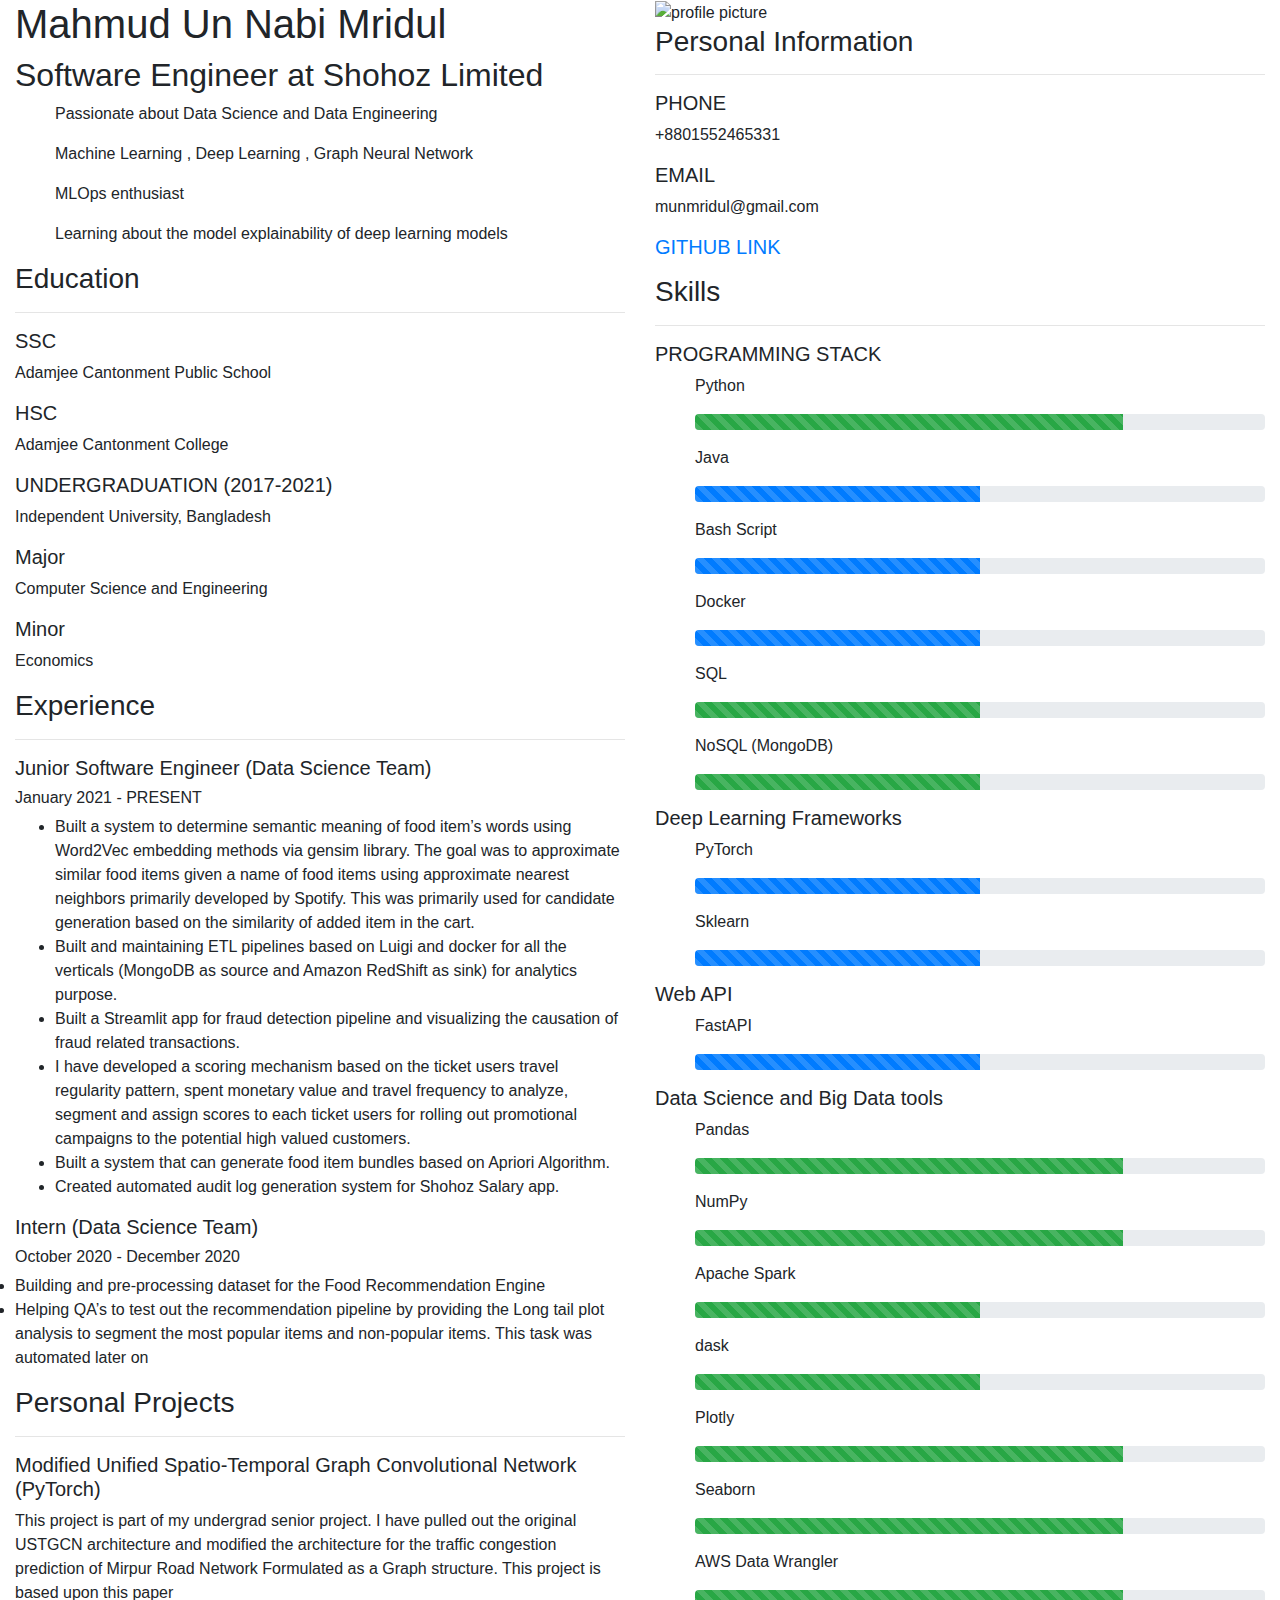
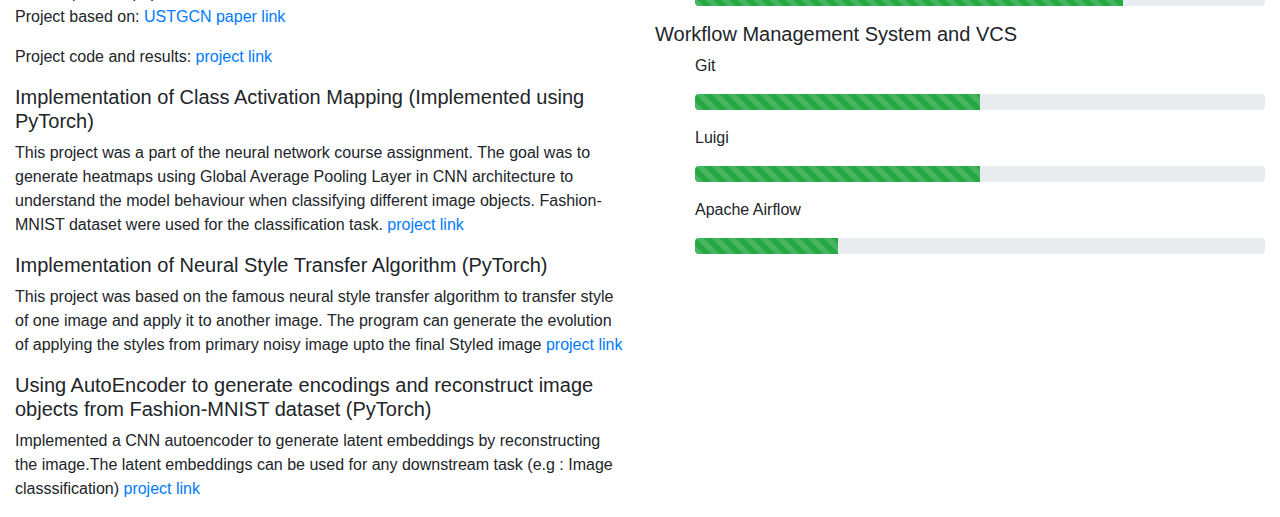
==== index.html @ 3e7531dd "added present working" ====
<!DOCTYPE html>
<html lang="en">
<head>
    <meta charset="UTF-8">
    <meta name="description" content="Mahmud Un Nabi Mridul">
    <meta name="keywords" content="Mahmud,Mahmud Un Nabi,Mridul,mridul,mahmud un nabi, mahmud un nabi mridul">
    <meta name="author" content="Mahmud Un Nabi Mridul">
    <meta name="viewport" content="width=device-width, initial-scale=1.0">
    <meta http-equiv="X-UA-Compatible" content="ie=edge">
    <link rel="stylesheet" href="https://stackpath.bootstrapcdn.com/bootstrap/4.3.1/css/bootstrap.min.css" integrity="sha384-ggOyR0iXCbMQv3Xipma34MD+dH/1fQ784/j6cY/iJTQUOhcWr7x9JvoRxT2MZw1T" crossorigin="anonymous">
    <link rel="stylesheet" href="index.css">
    <script src="https://stackpath.bootstrapcdn.com/bootstrap/4.3.1/js/bootstrap.min.js" integrity="sha384-JjSmVgyd0p3pXB1rRibZUAYoIIy6OrQ6VrjIEaFf/nJGzIxFDsf4x0xIM+B07jRM" crossorigin="anonymous"></script>
    <link rel="stylesheet" href="https://use.fontawesome.com/releases/v5.7.2/css/all.css" integrity="sha384-fnmOCqbTlWIlj8LyTjo7mOUStjsKC4pOpQbqyi7RrhN7udi9RwhKkMHpvLbHG9Sr" crossorigin="anonymous">
    <title>Mahmud Un Nabi Mridul</title>
</head>
<body>
    <div class="container-fluid ">
        <div class="row">
            <div class="col">
                    <h1 class="sub_heading" >
                            Mahmud Un Nabi Mridul
                    </h1>
                    <h2 class="sub_heading">Software Engineer at Shohoz Limited</h2>
                    <div class="lists">
                        <ol>
                            Passionate about Data Science and Data Engineering            
                        </ol>
                        <ol>
                            Machine Learning , Deep Learning , Graph Neural Network           
                        </ol>
                        <ol>
                            MLOps enthusiast
                        </ol>
                        <ol>
                            Learning about the model explainability of deep learning models
                        </ol>
                
                    </div>
                <div class="education">
                    <h3>
                        <i class="fas fa-university"></i> Education
                    </h3> 
                    <hr> 
                    <p><h5 class="bold">SSC</h5> Adamjee Cantonment Public School</p>
                    <p><h5 class="bold">HSC</h5> Adamjee Cantonment College</p>
                    <p><h5 class="bold">UNDERGRADUATION (2017-2021)</h5>Independent University, Bangladesh</p>
                    <p><h5 class="bold">Major</h5>Computer Science and Engineering</p>
                    <p><h5 class="bold">Minor</h5>Economics</p>
                </div>
            
            <div class="activities">
                <h3>
                    <i class="fas fa-snowboarding"></i>  Experience
                </h3> 
                <hr> 
                <p>
                    <h5 class="bold">Junior Software Engineer (Data Science Team)</h5> 
                    <h6 class="bold">January 2021 - PRESENT</h6> 
                    <ul>
                        <li>Built a system to determine semantic meaning of food item’s words using Word2Vec
                            embedding methods via gensim library. The goal was to approximate similar food items given a name of food items using approximate nearest neighbors primarily developed by Spotify. This was primarily used for candidate generation based on the similarity of added item in the cart.</li>
                        <li>Built and maintaining ETL pipelines based on Luigi and docker for all the verticals (MongoDB as source and Amazon RedShift as sink) for analytics purpose.</li>
                        <li>Built a Streamlit app for fraud detection pipeline and visualizing the causation of fraud related transactions.</li>
                        <li>I have developed a scoring mechanism based on the ticket users travel regularity pattern, spent monetary value and travel frequency to analyze, segment and assign scores to each ticket users for rolling out promotional campaigns to the potential high valued customers.</li>
                        <li>Built a system that can generate food item bundles based on Apriori Algorithm.</li>
                        <li>Created automated audit log generation system for Shohoz Salary app. </li>
                    </ul>
                </p>
                <p>
                    <h5 class="bold">Intern (Data Science Team)</h5>
                    <h6 class="bold">October 2020 - December 2020</h6> 
                    <li>Building and pre-processing dataset for the Food Recommendation Engine</li>
                    <li>Helping QA’s to test out the recommendation pipeline by providing the Long tail plot analysis to segment the most popular items and non-popular items.
                        This task was automated later on
                    </li>
                </p>
            </div>
            <div class="expo">
                <h3>
                    <i class="fas fa-project-diagram"></i> Personal Projects
                </h3> 
                <hr> 
                <p><h5 class="bold">Modified Unified Spatio-Temporal Graph Convolutional Network (PyTorch)</h5> 
                    This project is part of my undergrad senior project. I have pulled out the original USTGCN architecture and modified the 
                    architecture for the traffic congestion prediction of Mirpur Road Network Formulated as a Graph structure.
                    This project is based upon this paper
                    <p>Project based on: <a href="https://arxiv.org/abs/2104.12518"> USTGCN paper link</a> </p>
                    <p>Project code and results: <a href="https://github.com/Mridul98/DhakaUSTGCN"> project link</a> </p>
                </p>

                <p><h5 class="bold">Implementation of Class Activation Mapping (Implemented using PyTorch)</h5>
                This project was a part of the neural network course assignment. 
                The goal was to generate heatmaps using Global Average Pooling Layer in CNN architecture to understand the model behaviour when
                classifying different image objects. Fashion-MNIST dataset were used for the classification task.
                <a href="https://github.com/Mridul98/Class-Activation-Mapping-of-FashionMNIST-Pytorch-"> project link</a>
                </p>
                <p><h5 class="bold">Implementation of Neural Style Transfer Algorithm (PyTorch)</h5> 
                This project was based on the famous neural style transfer algorithm to transfer style of one image 
                and apply it to another image. The program can generate the evolution of applying the styles from primary noisy image upto the final Styled image 
                <a href="https://github.com/Mridul98/Neural-Style-Transfer"> project link</a>
                </p>
                <p><h5 class="bold">Using AutoEncoder to generate encodings and reconstruct image objects from Fashion-MNIST dataset (PyTorch)</h5> 
                Implemented a CNN autoencoder to generate latent embeddings by reconstructing the image.The latent embeddings can be used for any downstream task (e.g : Image classsification)
                <a href="https://github.com/Mridul98/CNN_AutoEncoder"> project link</a>
                </p>
               
            </div>
           
            </div>
            <div class="col">
               <div class="image">
                   <img src="new_cv.jpg" alt="profile picture">
               </div>
               <div class="personalInfo">
                    <h3><i class="fas fa-info-circle"></i> Personal Information</h3> 
                    <hr>
                    <p><h5 class="bold">PHONE</h5> +8801552465331</p>
                    <p><h5 class="bold">EMAIL</h5>munmridul@gmail.com</p>
                    <p><a href="https://github.com/mridul98"><h5 class="bold">GITHUB LINK</h5></p></a>
               </div>
               
               <div class="skills">
                    <h3><i class="fas fa-chalkboard-teacher"></i> Skills</h3> 
                    <hr>
                    <p>
                        <h5 class="bold">PROGRAMMING STACK</h5>
                        <ol> <p>Python</p>   
                            <div class="progress">
                                <div class="progress-bar w-75 progress-bar-striped bg-success" role="progressbar" aria-valuenow="75" aria-valuemin="0" aria-valuemax="100"></div>
                            </div>
                        </ol>
                        <ol> <p>Java</p>   
                            <div class="progress">
                                <div class="progress-bar w-50 progress-bar-striped" role="progressbar" aria-valuenow="50" aria-valuemin="0" aria-valuemax="100"></div>
                            </div>
                        </ol>
                        <ol> <p>Bash Script</p>   
                            <div class="progress">
                                <div class="progress-bar w-50 progress-bar-striped" role="progressbar" aria-valuenow="50" aria-valuemin="0" aria-valuemax="100"></div>
                            </div>
                        </ol>
                        <ol> <p>Docker</p>   
                            <div class="progress">
                                <div class="progress-bar w-50 progress-bar-striped" role="progressbar" aria-valuenow="50" aria-valuemin="0" aria-valuemax="100"></div>
                            </div>
                        </ol>
                        <ol> <p>SQL</p>   
                            <div class="progress">
                                <div class="progress-bar w-50 progress-bar-striped bg-success" role="progressbar" aria-valuenow="75" aria-valuemin="0" aria-valuemax="100"></div>
                            </div>
                        </ol>
                        <ol> <p>NoSQL (MongoDB)</p>   
                            <div class="progress">
                                <div class="progress-bar w-50 progress-bar-striped bg-success" role="progressbar" aria-valuenow="75" aria-valuemin="0" aria-valuemax="100"></div>
                            </div>
                        </ol>
                        
                    </p>
                    <p><h5 class="bold">Deep Learning Frameworks</h5>
                        <ol> <p>PyTorch</p>   
                            <div class="progress">
                                <div class="progress-bar w-50 progress-bar-striped" role="progressbar" aria-valuenow="50" aria-valuemin="0" aria-valuemax="100"></div>
                            </div>
                        </ol>
                        <ol> <p>Sklearn</p>   
                            <div class="progress">
                                <div class="progress-bar w-50 progress-bar-striped" role="progressbar" aria-valuenow="50" aria-valuemin="0" aria-valuemax="100"></div>
                            </div>
                        </ol>
                    </p>
                    <p><h5 class="bold">Web API</h5>
                        <ol> <p>FastAPI</p>   
                            <div class="progress">
                                <div class="progress-bar w-50 progress-bar-striped" role="progressbar" aria-valuenow="50" aria-valuemin="0" aria-valuemax="100"></div>
                            </div>
                        </ol>
        
                    </p>
                    <p><h5 class="bold">Data Science and Big Data tools</h5>
                        <ol> <p>Pandas</p>   
                            <div class="progress">
                                <div class="progress-bar w-75 progress-bar-striped bg-success" role="progressbar" aria-valuenow="75" aria-valuemin="0" aria-valuemax="100"></div>
                            </div>
                        </ol>
                        <ol> <p>NumPy</p>   
                            <div class="progress">
                                <div class="progress-bar w-75 progress-bar-striped bg-success" role="progressbar" aria-valuenow="75" aria-valuemin="0" aria-valuemax="100"></div>
                            </div>
                        </ol>
                        <ol> <p>Apache Spark</p>   
                            <div class="progress">
                                <div class="progress-bar w-50 progress-bar-striped bg-success" role="progressbar" aria-valuenow="75" aria-valuemin="0" aria-valuemax="100"></div>
                            </div>
                        </ol>
                        <ol> <p>dask</p>   
                            <div class="progress">
                                <div class="progress-bar w-50 progress-bar-striped bg-success" role="progressbar" aria-valuenow="75" aria-valuemin="0" aria-valuemax="100"></div>
                            </div>
                        </ol>
                        <ol> <p>Plotly</p>   
                            <div class="progress">
                                <div class="progress-bar w-75 progress-bar-striped bg-success" role="progressbar" aria-valuenow="75" aria-valuemin="0" aria-valuemax="100"></div>
                            </div>
                        </ol>
                        <ol> <p>Seaborn</p>   
                            <div class="progress">
                                <div class="progress-bar w-75 progress-bar-striped bg-success" role="progressbar" aria-valuenow="75" aria-valuemin="0" aria-valuemax="100"></div>
                            </div>
                        </ol>
                       
                        <ol> <p>AWS Data Wrangler</p>   
                            <div class="progress">
                                <div class="progress-bar w-75 progress-bar-striped bg-success" role="progressbar" aria-valuenow="75" aria-valuemin="0" aria-valuemax="100"></div>
                            </div>
                        </ol>

                            
                            
                    </p>
                    <p><h5 class="bold">Workflow Management System and VCS</h5>
                        <ol> <p>Git</p>   
                            <div class="progress">
                                <div class="progress-bar w-50 progress-bar-striped bg-success" role="progressbar" aria-valuenow="75" aria-valuemin="0" aria-valuemax="100"></div>
                            </div>
                        </ol>
                        <ol> <p>Luigi</p>   
                            <div class="progress">
                                <div class="progress-bar w-50 progress-bar-striped bg-success" role="progressbar" aria-valuenow="75" aria-valuemin="0" aria-valuemax="100"></div>
                            </div>
                        </ol>
                        <ol> <p>Apache Airflow</p>   
                            <div class="progress">
                                <div class="progress-bar w-25 progress-bar-striped bg-success" role="progressbar" aria-valuenow="75" aria-valuemin="0" aria-valuemax="100"></div>
                            </div>
                        </ol>
                    </p> 
                   
                    

            </div>
               
                
            </div>
        </div>
        
        
           
        
    </div>
    
</body>
</html>
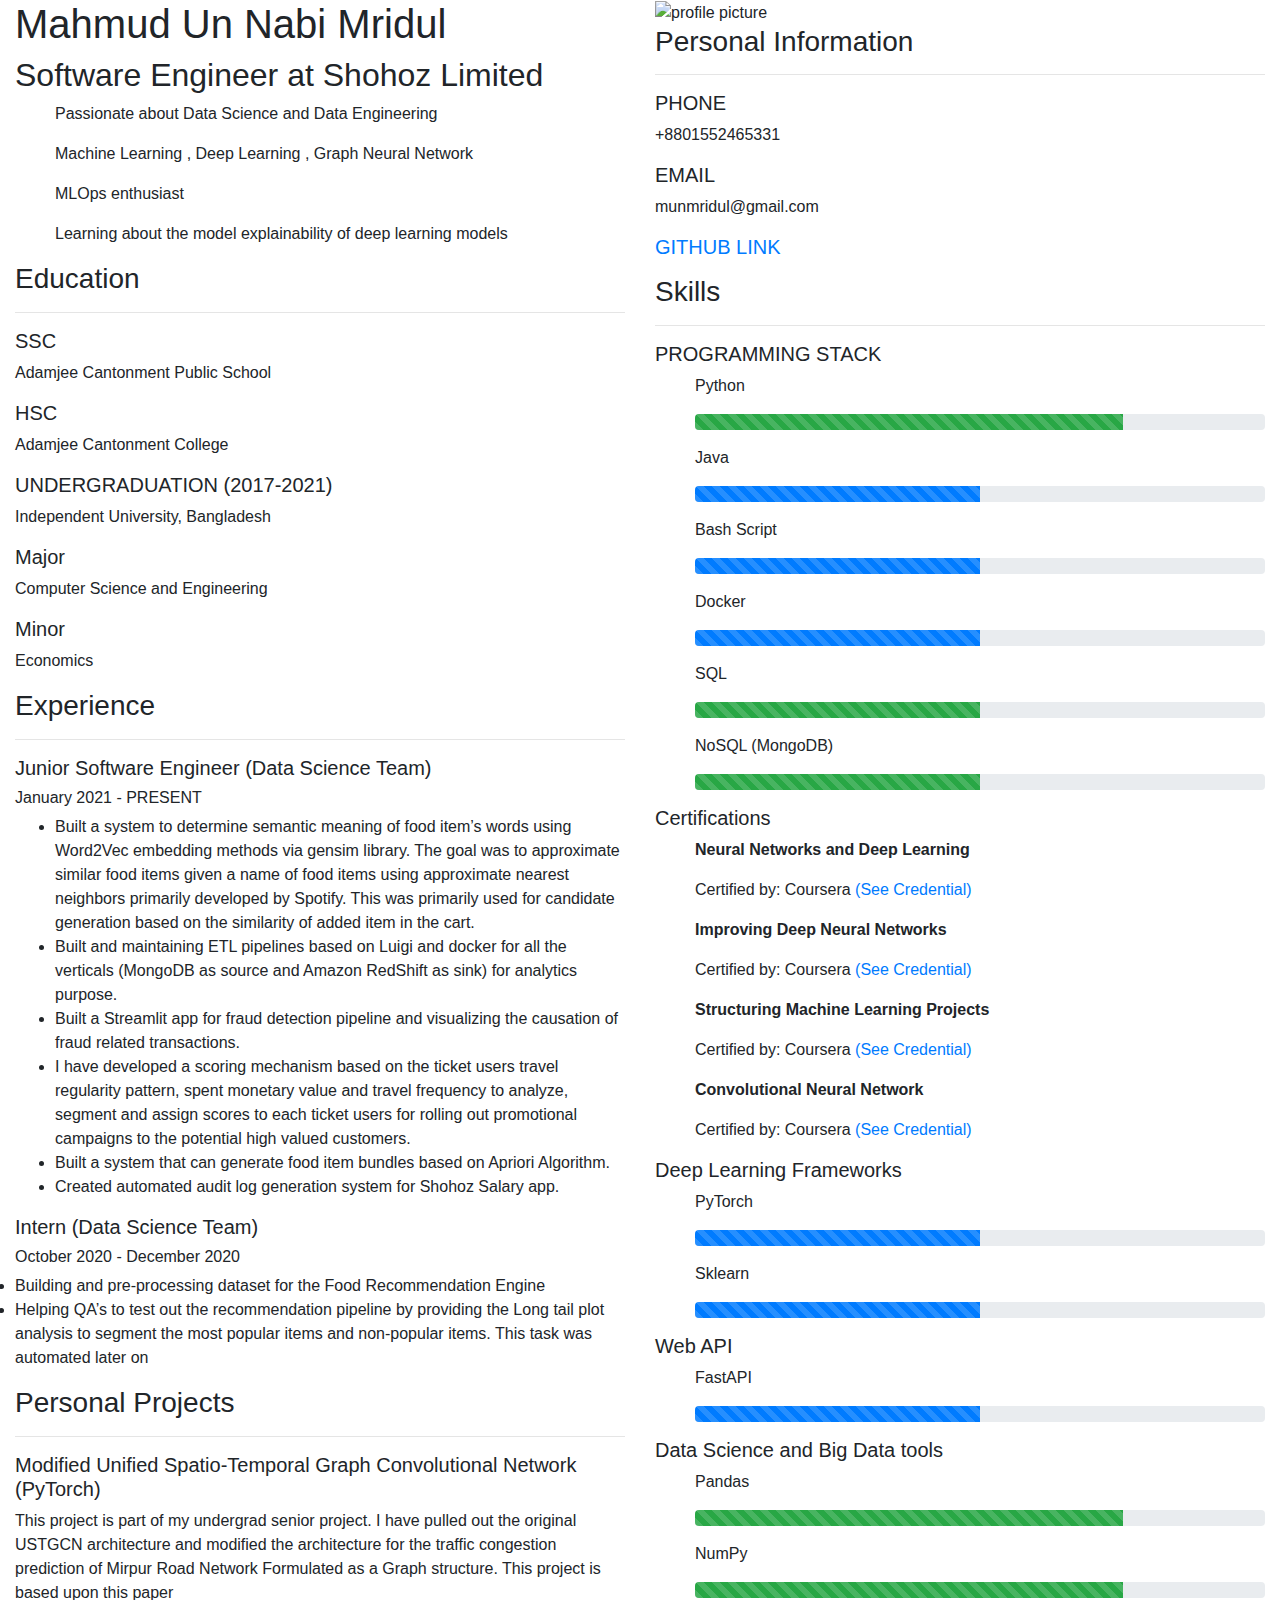
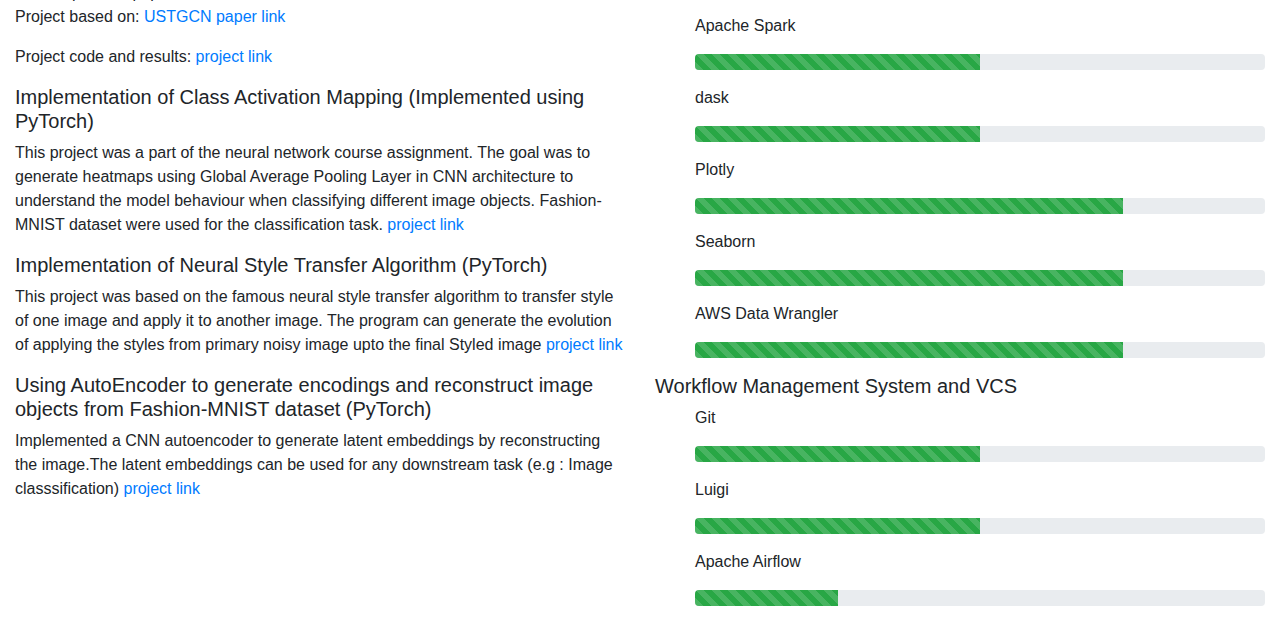
==== commit 87c7399f: "added certifications and re-orged" ====
--- a/index.html
+++ b/index.html
@@ -157,6 +157,26 @@
                         </ol>
                         
                     </p>
+                    <p>
+                        <h5 class="bold">Certifications</h5>
+                        <ol> <p> <b> Neural Networks and Deep Learning </b> </p>
+                        <p>Certified by: Coursera <a href="https://www.coursera.org/account/accomplishments/certificate/TCJ6N3CQEGX6"> (See Credential)</a></p>
+                        </ol>
+
+                        <ol> <p> <b> Improving Deep Neural Networks </b> </p>
+                        <p>Certified by: Coursera <a href="https://www.coursera.org/account/accomplishments/certificate/U3V2ZPFACEEZ"> (See Credential)</a></p>
+                        </ol>
+
+                        
+                        <ol> <p> <b> Structuring Machine Learning Projects </b> </p> 
+                        <p>Certified by: Coursera <a href="https://www.coursera.org/account/accomplishments/certificate/97RBHMCECMB7"> (See Credential)</a></p>
+                        </ol>
+
+                        
+                        <ol> <p> <b> Convolutional Neural Network </b> </p>
+                        <p>Certified by: Coursera <a href="https://www.coursera.org/account/accomplishments/certificate/BP8239PRY6ME"> (See Credential)</a></p>
+                        </ol>
+                    </p>
                     <p><h5 class="bold">Deep Learning Frameworks</h5>
                         <ol> <p>PyTorch</p>   
                             <div class="progress">
@@ -235,6 +255,7 @@
                             </div>
                         </ol>
                     </p> 
+                    
                    
                     
 
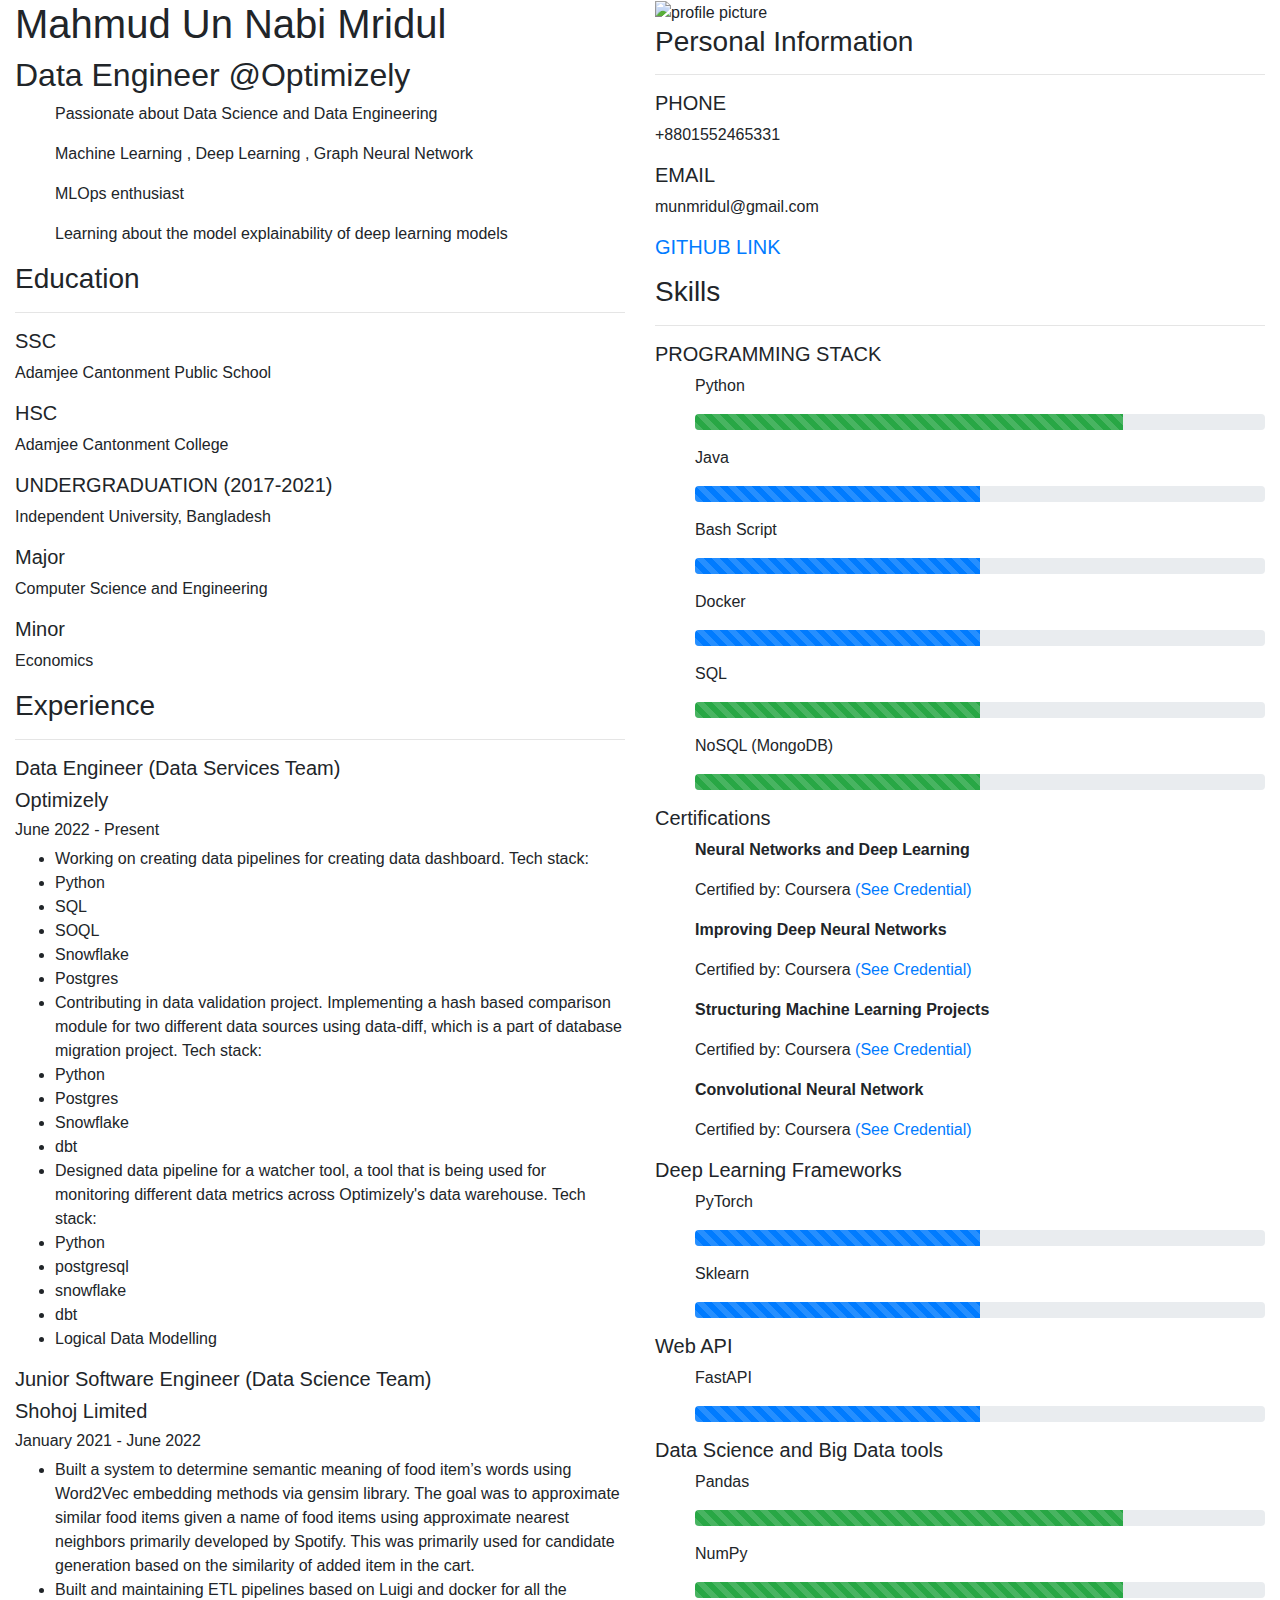
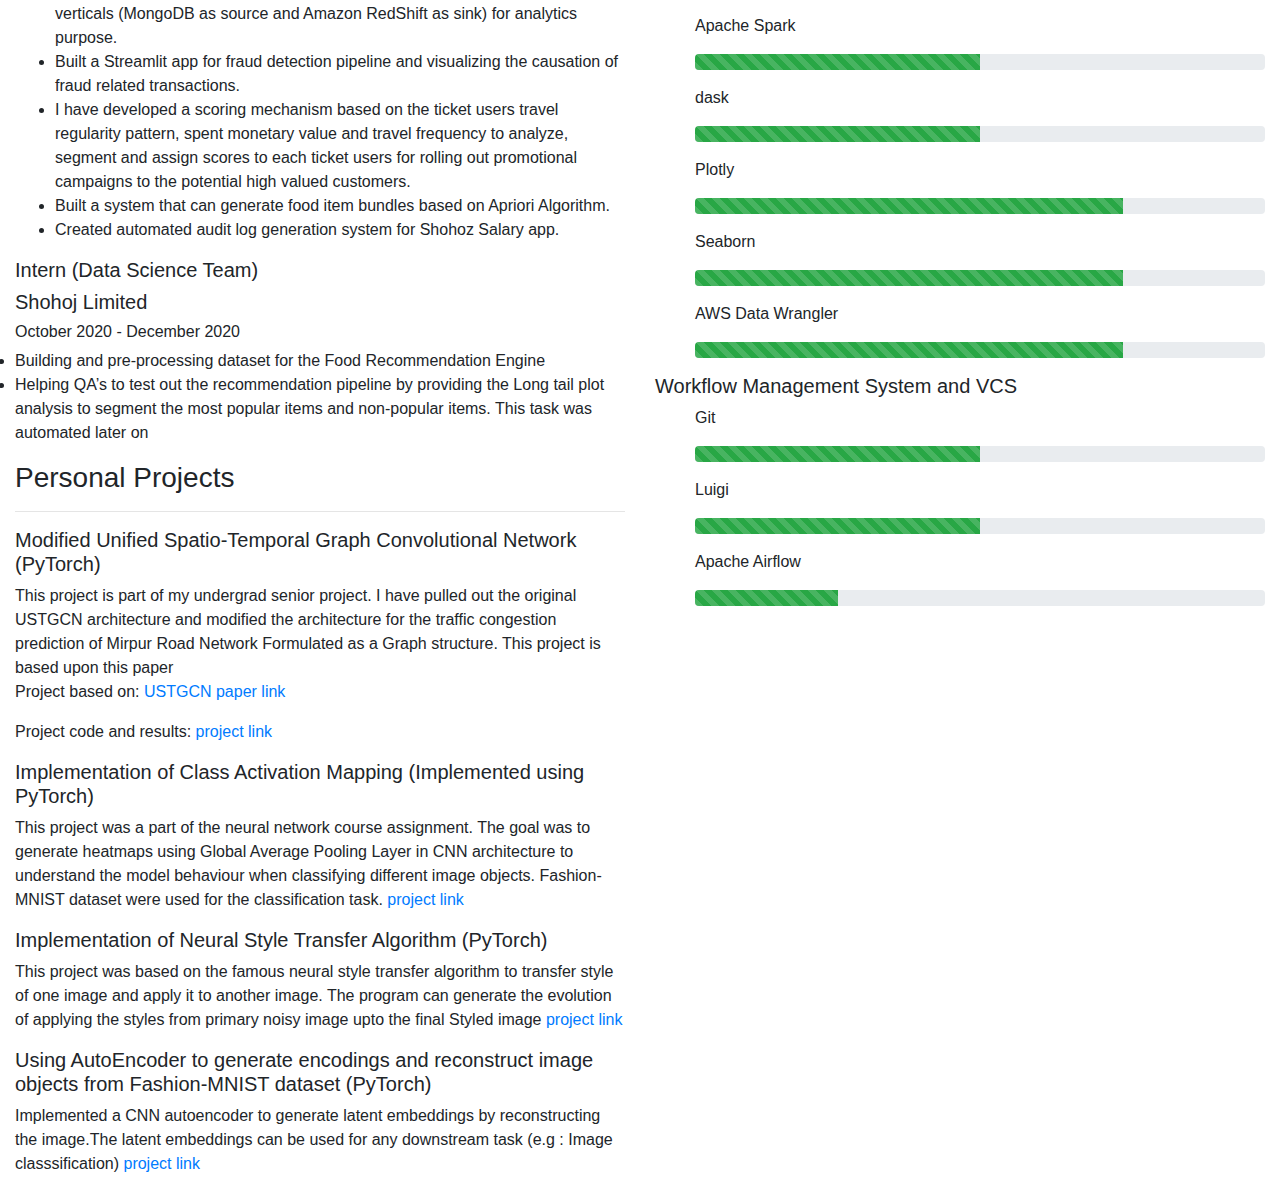
==== commit 864aa672: "added some experience at optimizely" ====
--- a/index.html
+++ b/index.html
@@ -21,7 +21,7 @@
                     <h1 class="sub_heading" >
                             Mahmud Un Nabi Mridul
                     </h1>
-                    <h2 class="sub_heading">Software Engineer at Shohoz Limited</h2>
+                    <h2 class="sub_heading">Data Engineer @Optimizely</h2>
                     <div class="lists">
                         <ol>
                             Passionate about Data Science and Data Engineering            
@@ -55,8 +55,41 @@
                 </h3> 
                 <hr> 
                 <p>
+                    <h5 class="bold">Data Engineer (Data Services Team)</h5>
+                    <h5 class="bold"> Optimizely </h5>
+                    <h6 class="bold">June 2022 - Present</h6> 
+                    <ul>
+                        <li>Working on creating data pipelines for creating data dashboard.
+                            Tech stack:
+                                <li>Python</li>
+                                <li>SQL</li>
+                                <li>SOQL</li>
+                                <li>Snowflake</li>
+                                <li>Postgres</li>
+                        </li>
+                        <li>Contributing in data validation project. Implementing a hash based comparison module for two different data sources
+                            using data-diff, which is a part of database migration project. Tech stack: 
+                                <li>Python</li>
+                                <li>Postgres</li>
+                                <li>Snowflake</li>
+                                <li>dbt</li>
+                        </li>
+                        <li>
+                            Designed data pipeline for a watcher tool, a tool that is being used for monitoring different
+                            data metrics across Optimizely's data warehouse.
+                            Tech stack: 
+                                <li>Python</li>
+                                <li>postgresql</li>
+                                <li>snowflake</li>
+                                <li>dbt</li>
+                                <li>Logical Data Modelling</li>
+                        </li>
+                    </ul>
+                </p>
+                <p>
                     <h5 class="bold">Junior Software Engineer (Data Science Team)</h5> 
-                    <h6 class="bold">January 2021 - PRESENT</h6> 
+                    <h5 class="bold"> Shohoj Limited </h5>
+                    <h6 class="bold">January 2021 - June 2022</h6> 
                     <ul>
                         <li>Built a system to determine semantic meaning of food item’s words using Word2Vec
                             embedding methods via gensim library. The goal was to approximate similar food items given a name of food items using approximate nearest neighbors primarily developed by Spotify. This was primarily used for candidate generation based on the similarity of added item in the cart.</li>
@@ -69,6 +102,7 @@
                 </p>
                 <p>
                     <h5 class="bold">Intern (Data Science Team)</h5>
+                    <h5 class="bold"> Shohoj Limited </h5>
                     <h6 class="bold">October 2020 - December 2020</h6> 
                     <li>Building and pre-processing dataset for the Food Recommendation Engine</li>
                     <li>Helping QA’s to test out the recommendation pipeline by providing the Long tail plot analysis to segment the most popular items and non-popular items.
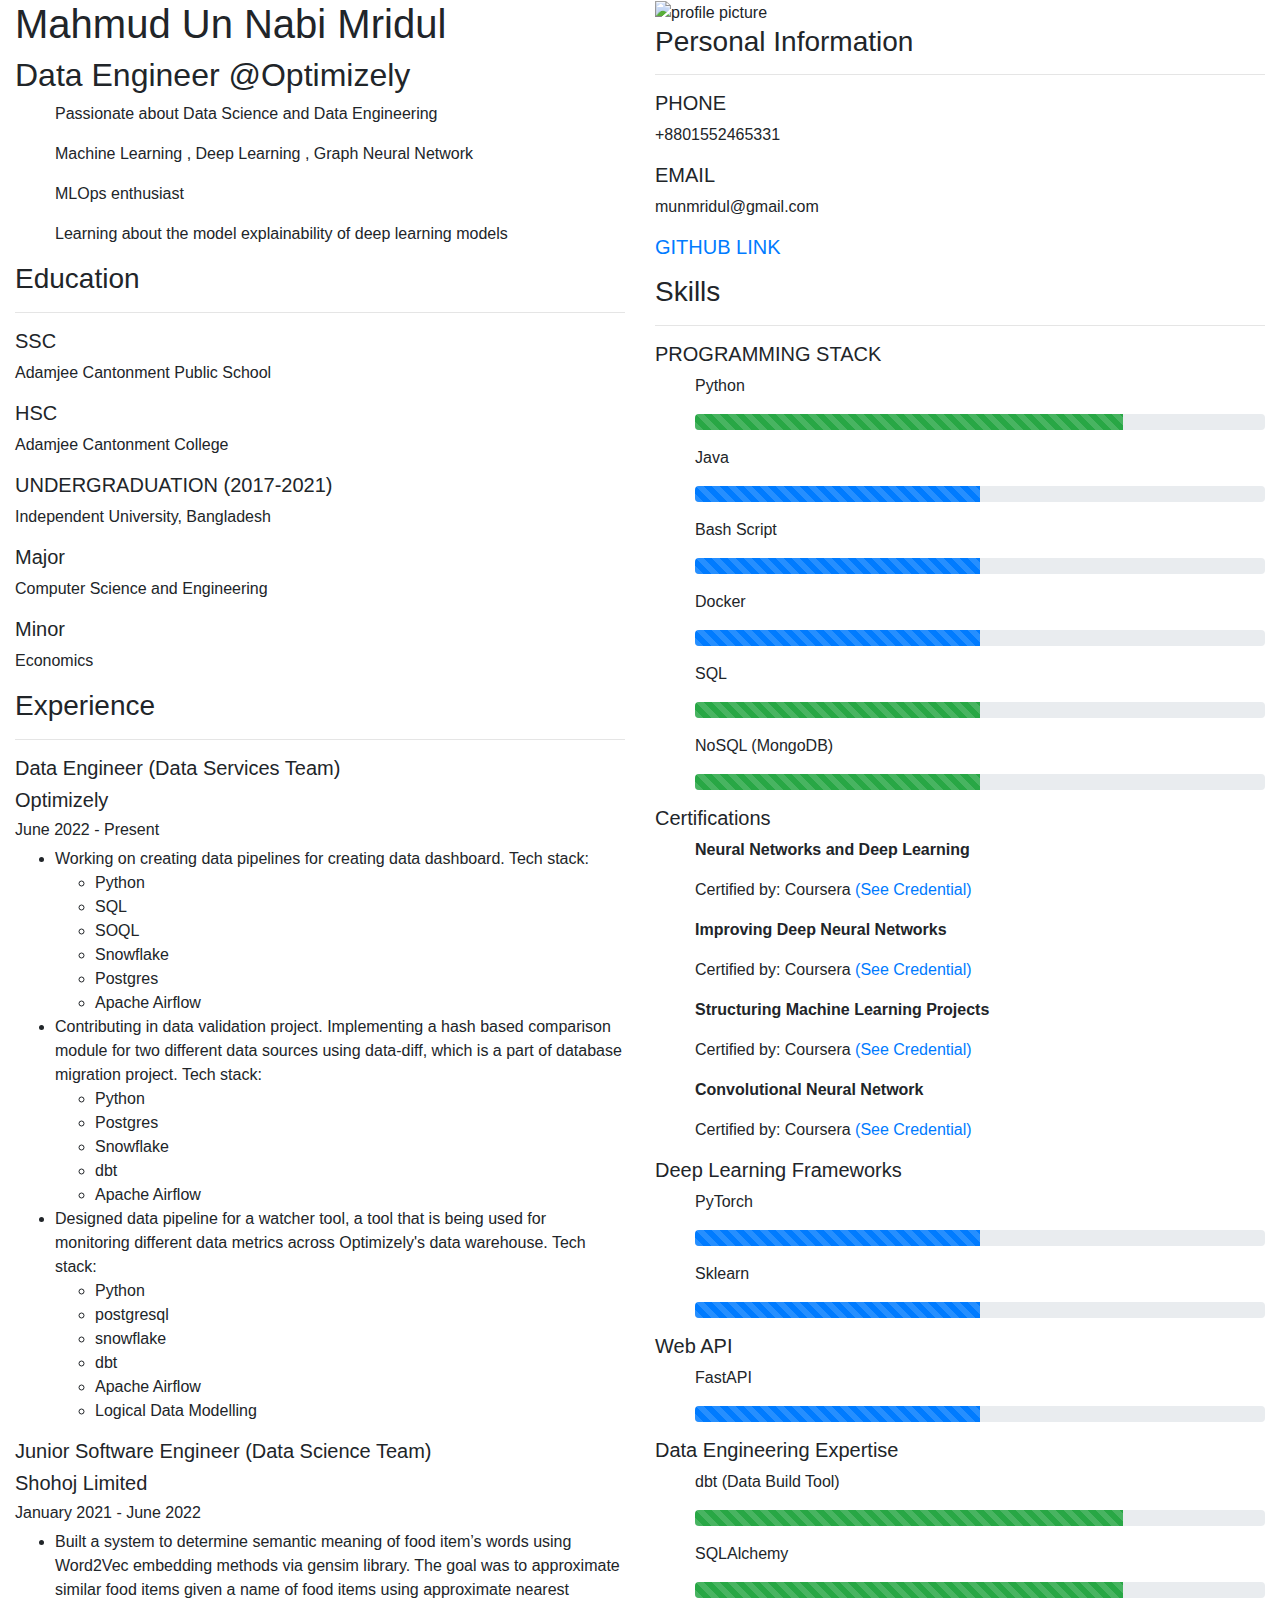
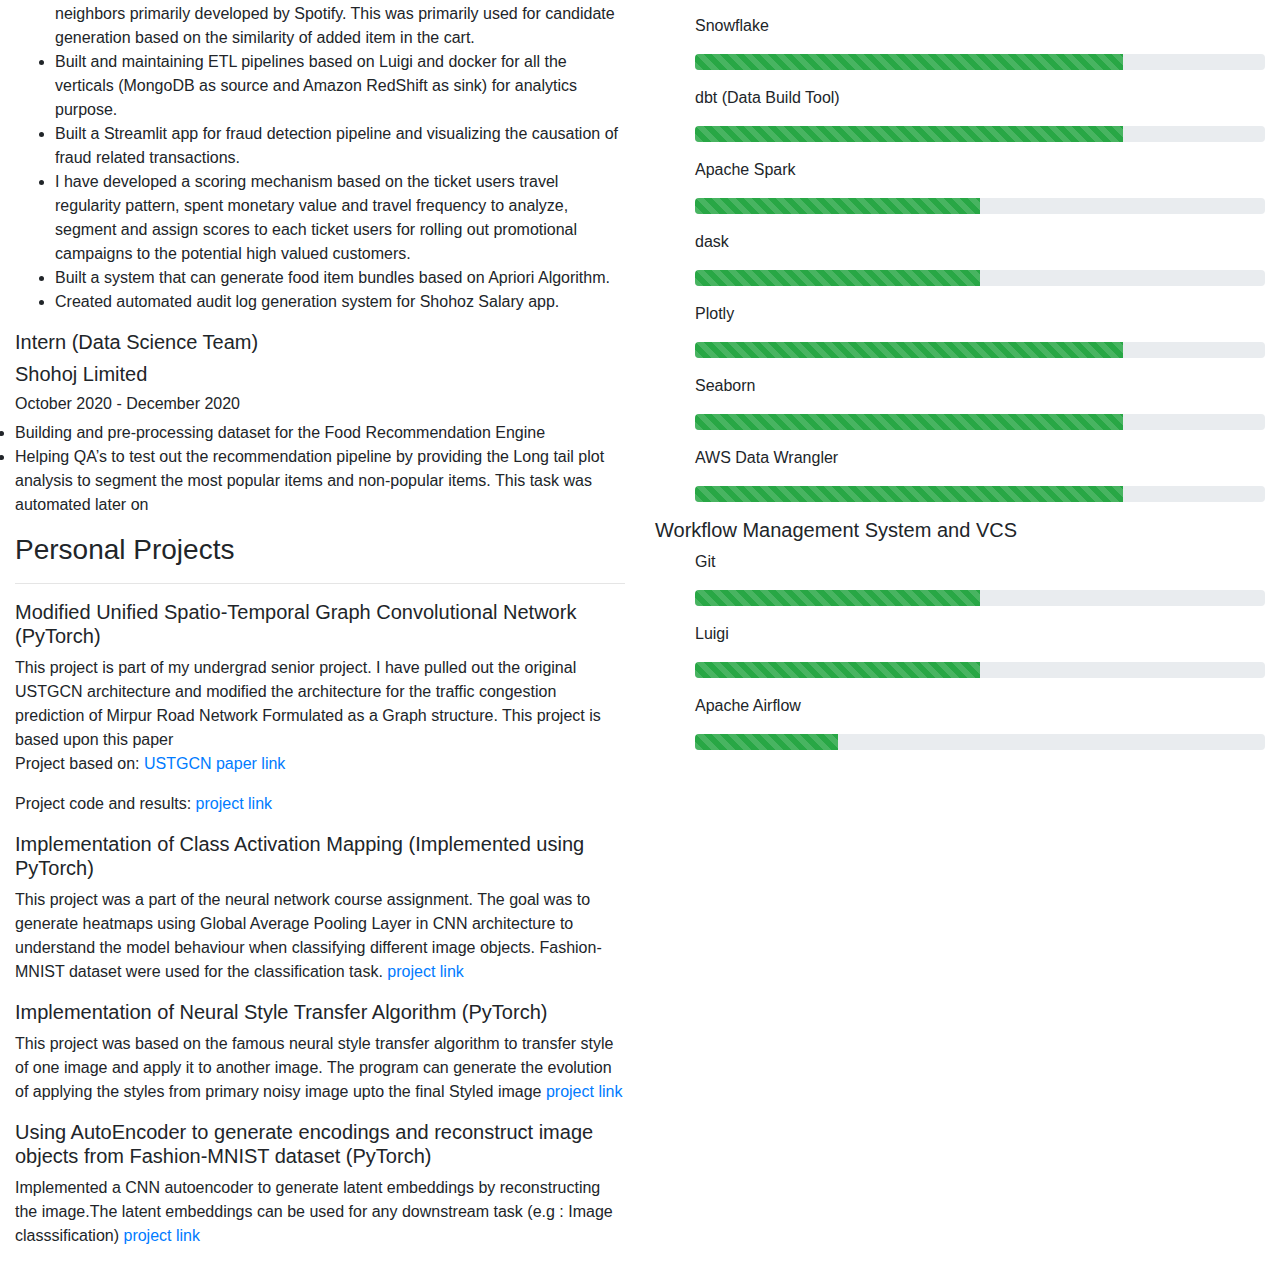
==== commit 7a8bab15: "added some more expertise" ====
--- a/index.html
+++ b/index.html
@@ -61,28 +61,37 @@
                     <ul>
                         <li>Working on creating data pipelines for creating data dashboard.
                             Tech stack:
+                            <ul>
                                 <li>Python</li>
                                 <li>SQL</li>
                                 <li>SOQL</li>
                                 <li>Snowflake</li>
                                 <li>Postgres</li>
+                                <li>Apache Airflow</li>
+                            </ul>
                         </li>
                         <li>Contributing in data validation project. Implementing a hash based comparison module for two different data sources
                             using data-diff, which is a part of database migration project. Tech stack: 
+                            <ul>
                                 <li>Python</li>
                                 <li>Postgres</li>
                                 <li>Snowflake</li>
                                 <li>dbt</li>
+                                <li>Apache Airflow</li>
+                            </ul>
                         </li>
                         <li>
                             Designed data pipeline for a watcher tool, a tool that is being used for monitoring different
                             data metrics across Optimizely's data warehouse.
                             Tech stack: 
+                            <ul>
                                 <li>Python</li>
                                 <li>postgresql</li>
                                 <li>snowflake</li>
                                 <li>dbt</li>
+                                <li>Apache Airflow</li>
                                 <li>Logical Data Modelling</li>
+                            </ul>
                         </li>
                     </ul>
                 </p>
@@ -231,13 +240,23 @@
                         </ol>
         
                     </p>
-                    <p><h5 class="bold">Data Science and Big Data tools</h5>
-                        <ol> <p>Pandas</p>   
-                            <div class="progress">
-                                <div class="progress-bar w-75 progress-bar-striped bg-success" role="progressbar" aria-valuenow="75" aria-valuemin="0" aria-valuemax="100"></div>
-                            </div>
-                        </ol>
-                        <ol> <p>NumPy</p>   
+                    <p><h5 class="bold">Data Engineering Expertise</h5>
+                        <ol> <p>dbt (Data Build Tool)</p>   
+                            <div class="progress">
+                                <div class="progress-bar w-75 progress-bar-striped bg-success" role="progressbar" aria-valuenow="75" aria-valuemin="0" aria-valuemax="100"></div>
+                            </div>
+                        </ol>
+                        <ol> <p>SQLAlchemy</p>   
+                            <div class="progress">
+                                <div class="progress-bar w-75 progress-bar-striped bg-success" role="progressbar" aria-valuenow="75" aria-valuemin="0" aria-valuemax="100"></div>
+                            </div>
+                        </ol>
+                        <ol> <p>Snowflake</p>   
+                            <div class="progress">
+                                <div class="progress-bar w-75 progress-bar-striped bg-success" role="progressbar" aria-valuenow="75" aria-valuemin="0" aria-valuemax="100"></div>
+                            </div>
+                        </ol>
+                        <ol> <p>dbt (Data Build Tool)</p>   
                             <div class="progress">
                                 <div class="progress-bar w-75 progress-bar-striped bg-success" role="progressbar" aria-valuenow="75" aria-valuemin="0" aria-valuemax="100"></div>
                             </div>
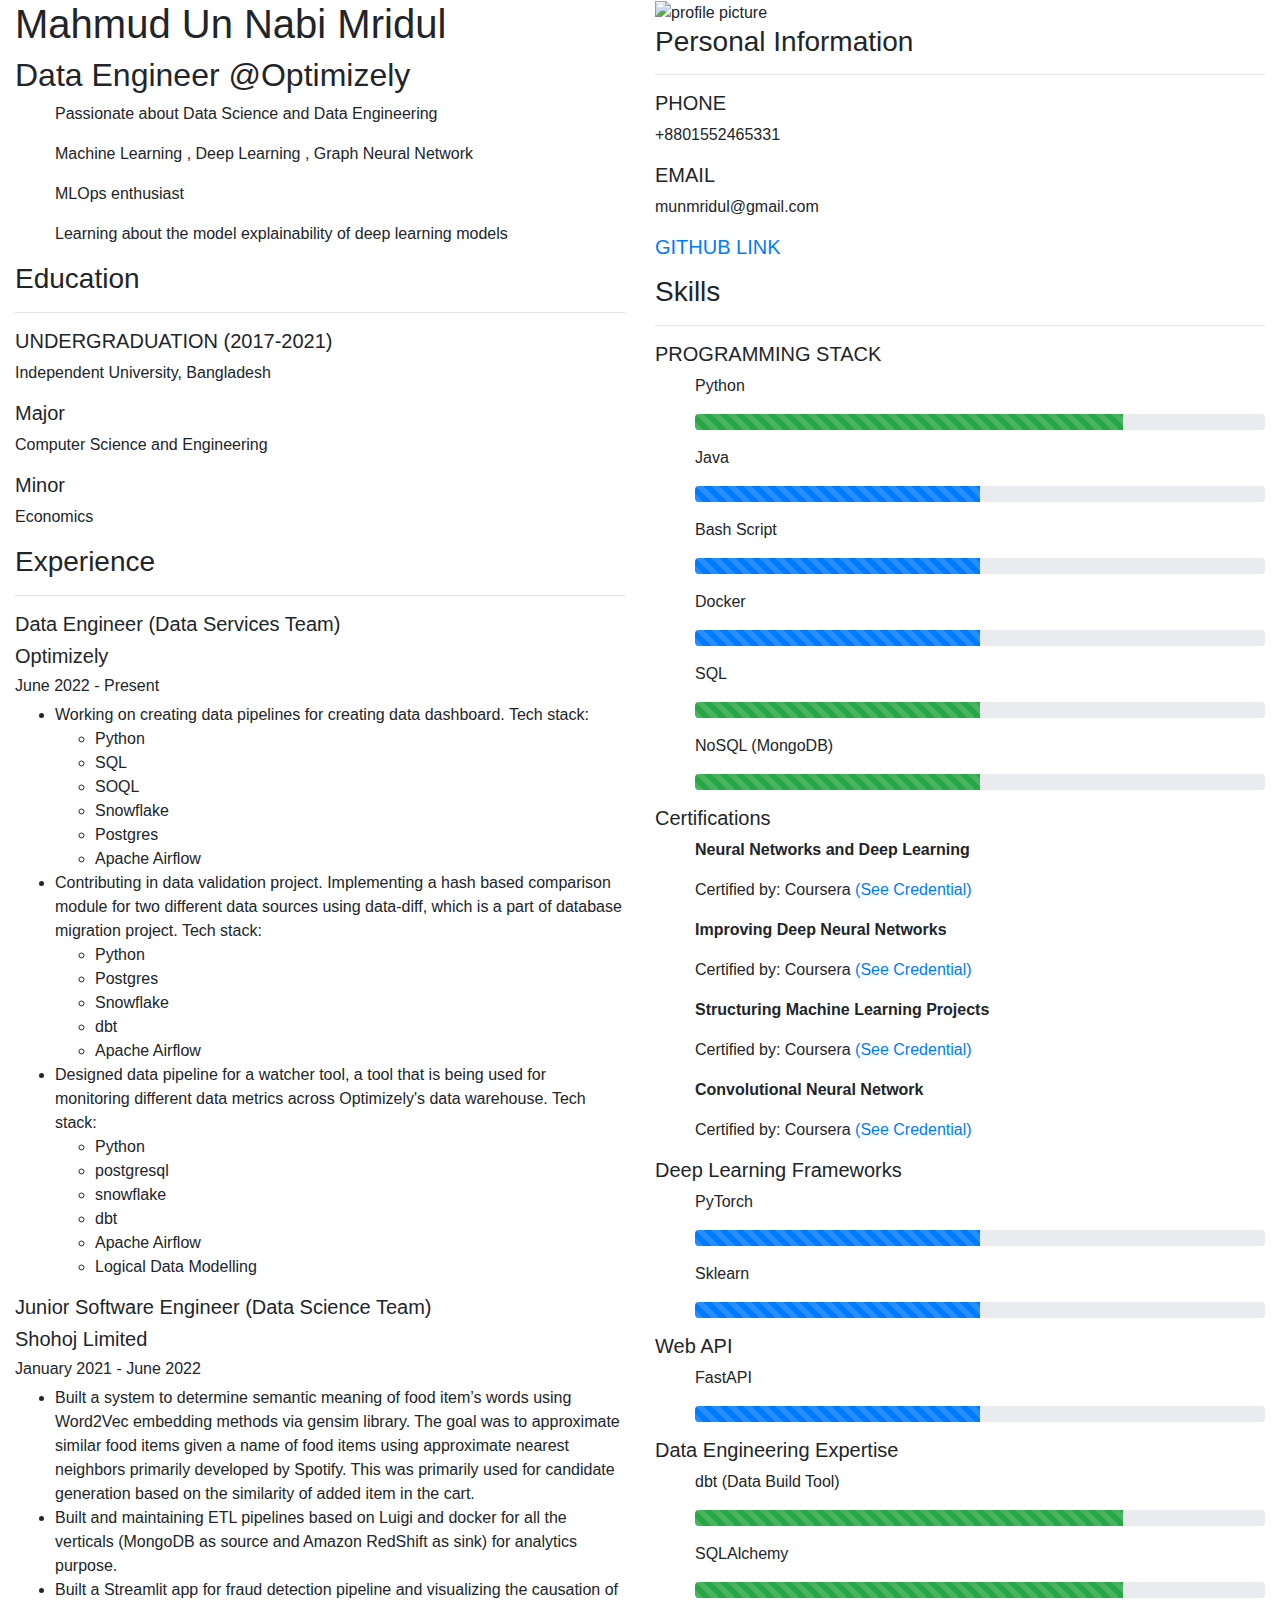
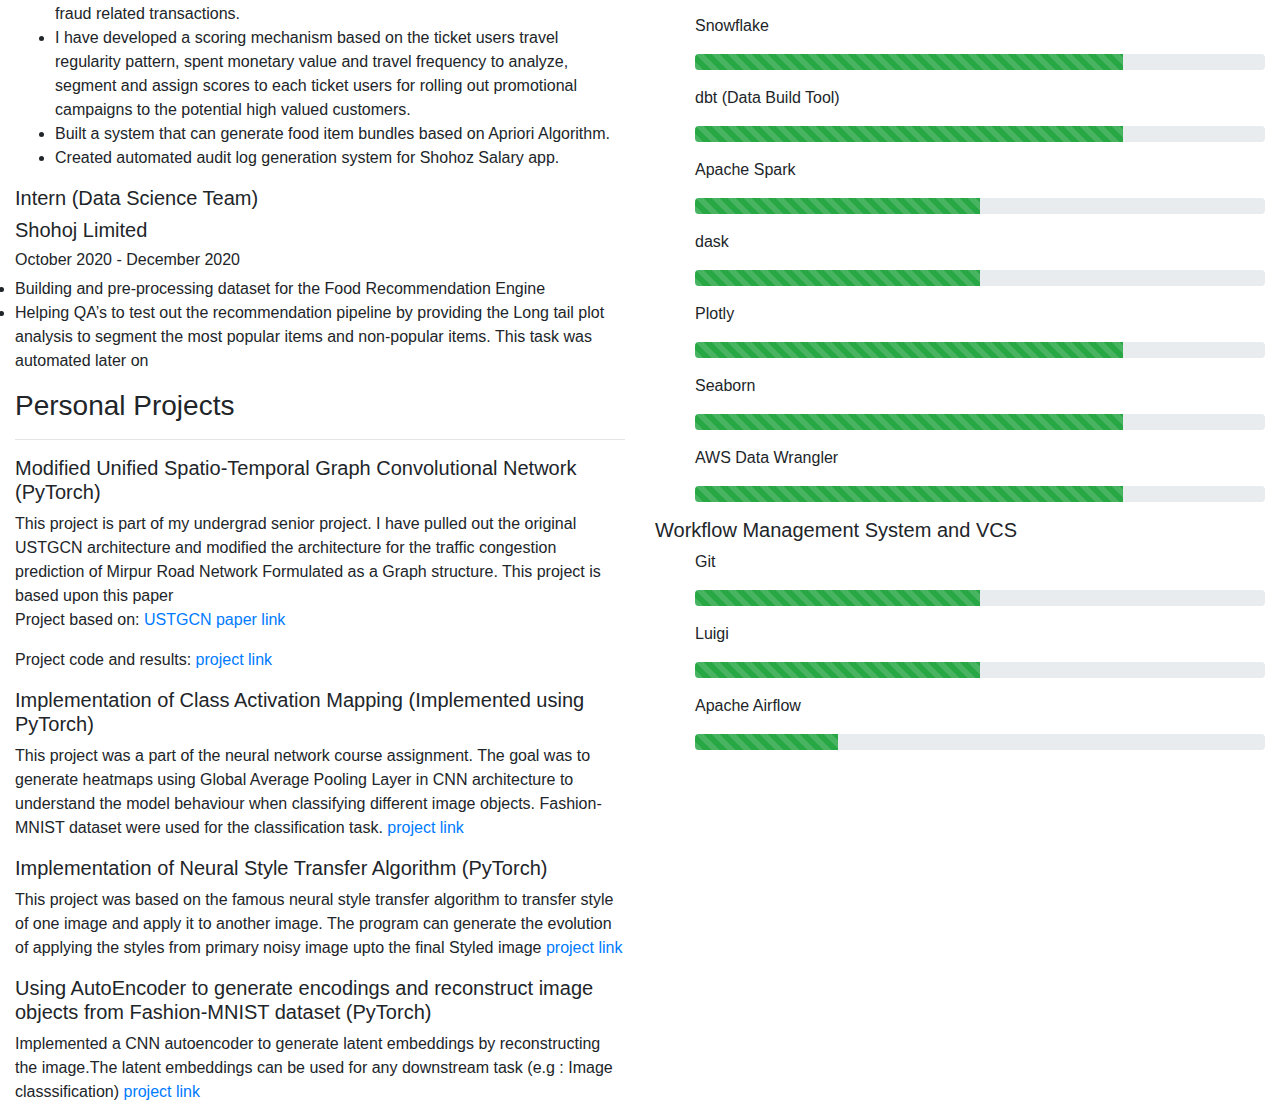
==== commit a862bf38: "Merge pull request #4 from Mridul98/optimizely" ====
--- a/index.html
+++ b/index.html
@@ -41,9 +41,7 @@
                     <h3>
                         <i class="fas fa-university"></i> Education
                     </h3> 
-                    <hr> 
-                    <p><h5 class="bold">SSC</h5> Adamjee Cantonment Public School</p>
-                    <p><h5 class="bold">HSC</h5> Adamjee Cantonment College</p>
+                    <hr>
                     <p><h5 class="bold">UNDERGRADUATION (2017-2021)</h5>Independent University, Bangladesh</p>
                     <p><h5 class="bold">Major</h5>Computer Science and Engineering</p>
                     <p><h5 class="bold">Minor</h5>Economics</p>
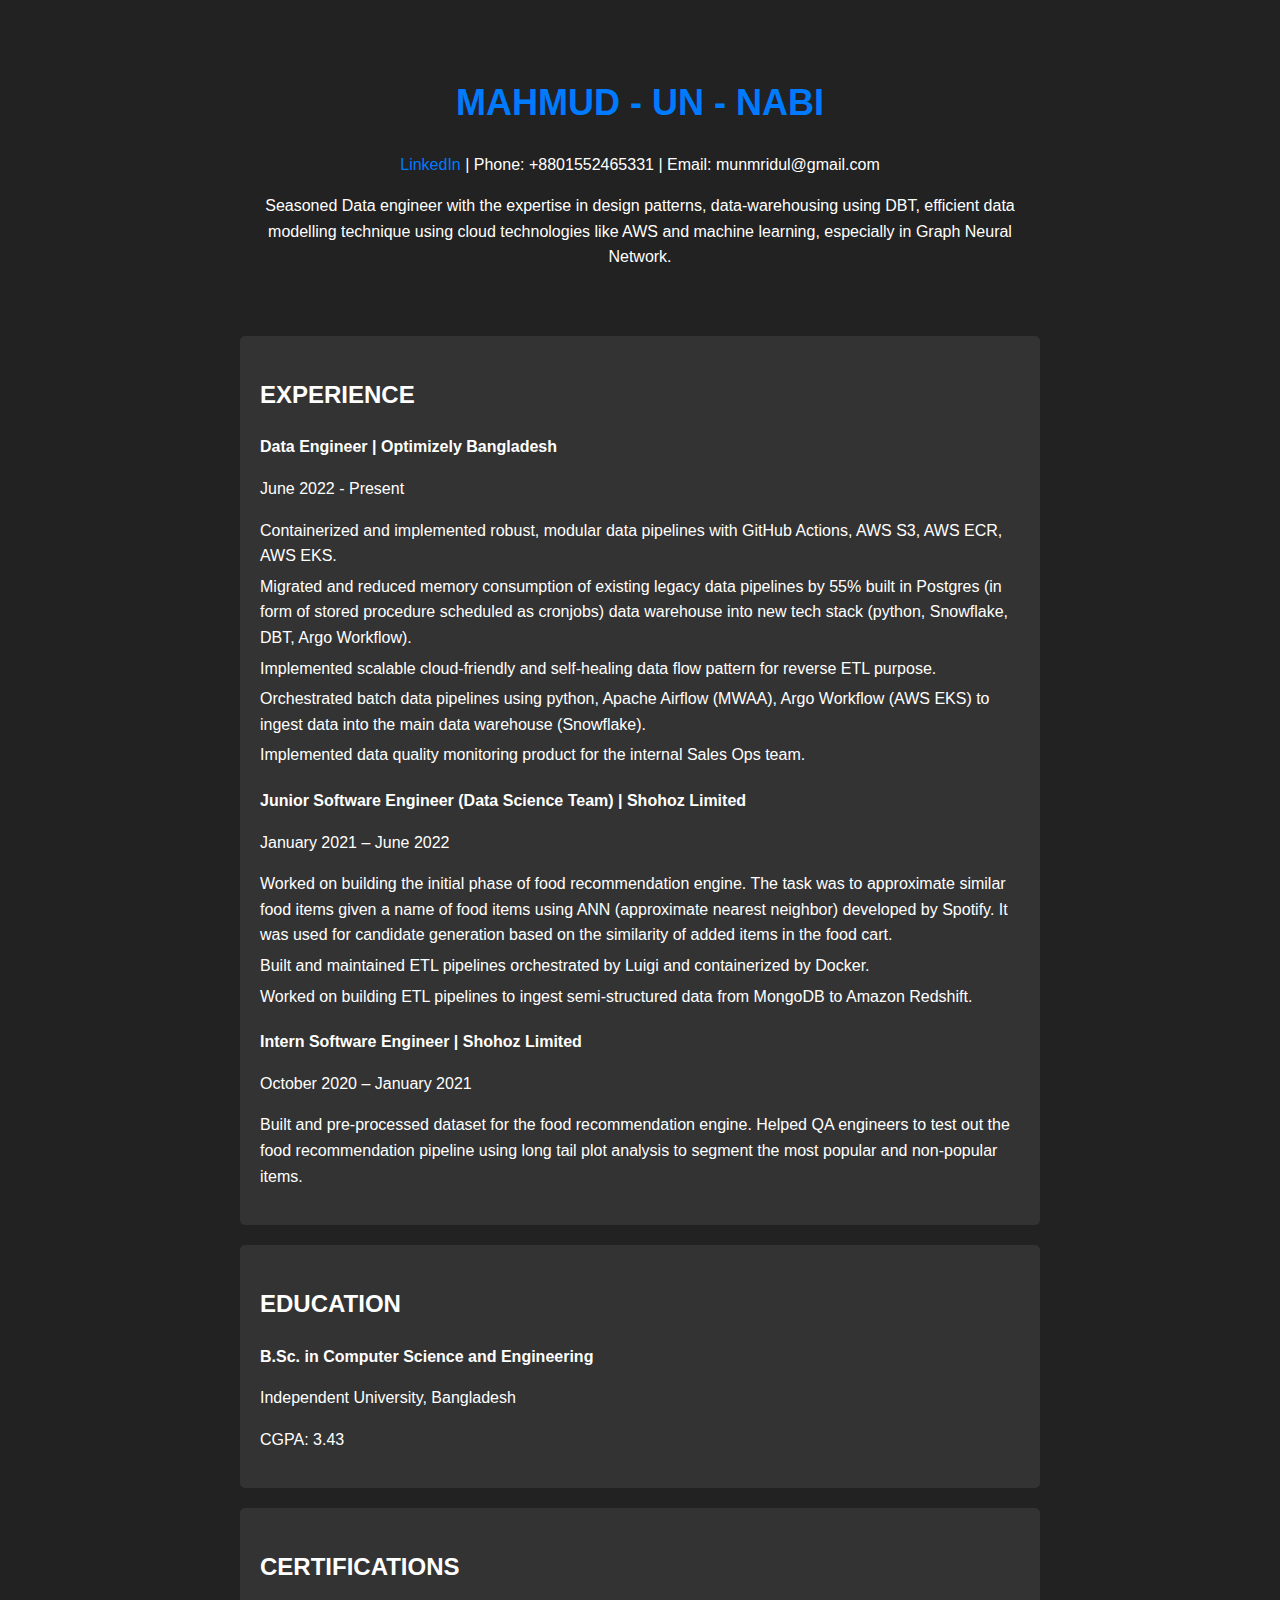
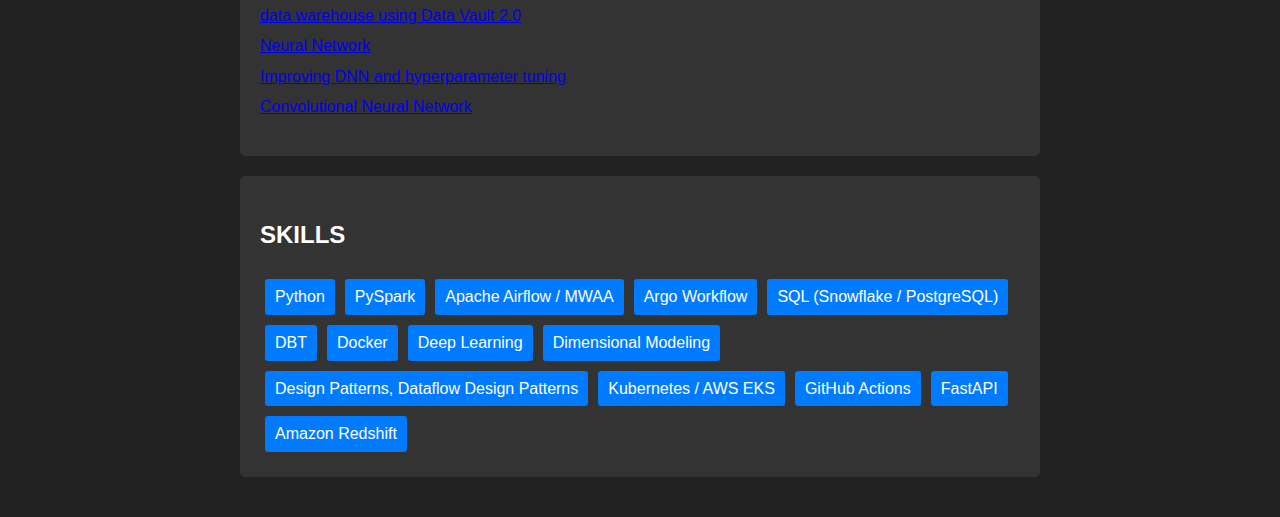
==== commit 80585330: "Update index.html" ====
--- a/index.html
+++ b/index.html
@@ -1,325 +1,177 @@
-
 <!DOCTYPE html>
 <html lang="en">
 <head>
     <meta charset="UTF-8">
-    <meta name="description" content="Mahmud Un Nabi Mridul">
-    <meta name="keywords" content="Mahmud,Mahmud Un Nabi,Mridul,mridul,mahmud un nabi, mahmud un nabi mridul">
-    <meta name="author" content="Mahmud Un Nabi Mridul">
     <meta name="viewport" content="width=device-width, initial-scale=1.0">
-    <meta http-equiv="X-UA-Compatible" content="ie=edge">
-    <link rel="stylesheet" href="https://stackpath.bootstrapcdn.com/bootstrap/4.3.1/css/bootstrap.min.css" integrity="sha384-ggOyR0iXCbMQv3Xipma34MD+dH/1fQ784/j6cY/iJTQUOhcWr7x9JvoRxT2MZw1T" crossorigin="anonymous">
-    <link rel="stylesheet" href="index.css">
-    <script src="https://stackpath.bootstrapcdn.com/bootstrap/4.3.1/js/bootstrap.min.js" integrity="sha384-JjSmVgyd0p3pXB1rRibZUAYoIIy6OrQ6VrjIEaFf/nJGzIxFDsf4x0xIM+B07jRM" crossorigin="anonymous"></script>
-    <link rel="stylesheet" href="https://use.fontawesome.com/releases/v5.7.2/css/all.css" integrity="sha384-fnmOCqbTlWIlj8LyTjo7mOUStjsKC4pOpQbqyi7RrhN7udi9RwhKkMHpvLbHG9Sr" crossorigin="anonymous">
-    <title>Mahmud Un Nabi Mridul</title>
+    <title>MAHMUD - UN - NABI - Resume</title>
+    <style>
+        body {
+            font-family: Arial, sans-serif;
+            background-color: #222;
+            color: #fff;
+            margin: 0;
+            padding: 0;
+            line-height: 1.6;
+        }
+
+        .container {
+            max-width: 800px;
+            margin: 0 auto;
+            padding: 20px;
+        }
+
+        header {
+            text-align: center;
+            padding: 30px 0;
+        }
+
+        h1 {
+            font-size: 36px;
+            color: #007bff;
+            margin-bottom: 10px;
+        }
+
+        h2 {
+            font-size: 28px;
+            color: #007bff;
+            margin-top: 20px;
+        }
+
+        .contact-info {
+            text-align: center;
+            margin-top: 20px;
+        }
+
+        .contact-link {
+            text-decoration: none;
+            color: #007bff;
+        }
+
+        .section {
+            background-color: #333;
+            padding: 20px;
+            margin: 20px 0;
+            border-radius: 5px;
+        }
+
+        .section-title {
+            font-size: 24px;
+            color: #fff;
+            margin-bottom: 10px;
+        }
+
+        .experience, .education, .skills {
+            margin-top: 20px;
+        }
+
+        ul {
+            list-style-type: none;
+            padding: 0;
+        }
+
+        li {
+            margin: 5px 0;
+        }
+
+        .skills {
+            display: flex;
+            flex-wrap: wrap;
+        }
+
+        .skill {
+            background-color: #007bff;
+            color: #fff;
+            padding: 5px 10px;
+            margin: 5px;
+            border-radius: 3px;
+        }
+    </style>
 </head>
 <body>
-    <div class="container-fluid ">
-        <div class="row">
-            <div class="col">
-                    <h1 class="sub_heading" >
-                            Mahmud Un Nabi Mridul
-                    </h1>
-                    <h2 class="sub_heading">Data Engineer @Optimizely</h2>
-                    <div class="lists">
-                        <ol>
-                            Passionate about Data Science and Data Engineering            
-                        </ol>
-                        <ol>
-                            Machine Learning , Deep Learning , Graph Neural Network           
-                        </ol>
-                        <ol>
-                            MLOps enthusiast
-                        </ol>
-                        <ol>
-                            Learning about the model explainability of deep learning models
-                        </ol>
-                
-                    </div>
-                <div class="education">
-                    <h3>
-                        <i class="fas fa-university"></i> Education
-                    </h3> 
-                    <hr>
-                    <p><h5 class="bold">UNDERGRADUATION (2017-2021)</h5>Independent University, Bangladesh</p>
-                    <p><h5 class="bold">Major</h5>Computer Science and Engineering</p>
-                    <p><h5 class="bold">Minor</h5>Economics</p>
-                </div>
-            
-            <div class="activities">
-                <h3>
-                    <i class="fas fa-snowboarding"></i>  Experience
-                </h3> 
-                <hr> 
-                <p>
-                    <h5 class="bold">Data Engineer (Data Services Team)</h5>
-                    <h5 class="bold"> Optimizely </h5>
-                    <h6 class="bold">June 2022 - Present</h6> 
-                    <ul>
-                        <li>Working on creating data pipelines for creating data dashboard.
-                            Tech stack:
-                            <ul>
-                                <li>Python</li>
-                                <li>SQL</li>
-                                <li>SOQL</li>
-                                <li>Snowflake</li>
-                                <li>Postgres</li>
-                                <li>Apache Airflow</li>
-                            </ul>
-                        </li>
-                        <li>Contributing in data validation project. Implementing a hash based comparison module for two different data sources
-                            using data-diff, which is a part of database migration project. Tech stack: 
-                            <ul>
-                                <li>Python</li>
-                                <li>Postgres</li>
-                                <li>Snowflake</li>
-                                <li>dbt</li>
-                                <li>Apache Airflow</li>
-                            </ul>
-                        </li>
-                        <li>
-                            Designed data pipeline for a watcher tool, a tool that is being used for monitoring different
-                            data metrics across Optimizely's data warehouse.
-                            Tech stack: 
-                            <ul>
-                                <li>Python</li>
-                                <li>postgresql</li>
-                                <li>snowflake</li>
-                                <li>dbt</li>
-                                <li>Apache Airflow</li>
-                                <li>Logical Data Modelling</li>
-                            </ul>
-                        </li>
-                    </ul>
-                </p>
-                <p>
-                    <h5 class="bold">Junior Software Engineer (Data Science Team)</h5> 
-                    <h5 class="bold"> Shohoj Limited </h5>
-                    <h6 class="bold">January 2021 - June 2022</h6> 
-                    <ul>
-                        <li>Built a system to determine semantic meaning of food item’s words using Word2Vec
-                            embedding methods via gensim library. The goal was to approximate similar food items given a name of food items using approximate nearest neighbors primarily developed by Spotify. This was primarily used for candidate generation based on the similarity of added item in the cart.</li>
-                        <li>Built and maintaining ETL pipelines based on Luigi and docker for all the verticals (MongoDB as source and Amazon RedShift as sink) for analytics purpose.</li>
-                        <li>Built a Streamlit app for fraud detection pipeline and visualizing the causation of fraud related transactions.</li>
-                        <li>I have developed a scoring mechanism based on the ticket users travel regularity pattern, spent monetary value and travel frequency to analyze, segment and assign scores to each ticket users for rolling out promotional campaigns to the potential high valued customers.</li>
-                        <li>Built a system that can generate food item bundles based on Apriori Algorithm.</li>
-                        <li>Created automated audit log generation system for Shohoz Salary app. </li>
-                    </ul>
-                </p>
-                <p>
-                    <h5 class="bold">Intern (Data Science Team)</h5>
-                    <h5 class="bold"> Shohoj Limited </h5>
-                    <h6 class="bold">October 2020 - December 2020</h6> 
-                    <li>Building and pre-processing dataset for the Food Recommendation Engine</li>
-                    <li>Helping QA’s to test out the recommendation pipeline by providing the Long tail plot analysis to segment the most popular items and non-popular items.
-                        This task was automated later on
-                    </li>
-                </p>
+    <div class="container">
+        <header>
+            <h1>MAHMUD - UN - NABI</h1>
+            <div class="contact-info">
+                <a class="contact-link" href="https://www.linkedin.com/in/mahmud-mridul-9174b958">LinkedIn</a> |
+                Phone: +8801552465331 | Email: munmridul@gmail.com
+                <p>Seasoned Data engineer with the expertise in design patterns, data-warehousing using DBT, efficient data modelling technique
+                using cloud technologies like AWS and machine learning, especially in Graph Neural Network.</p>
             </div>
-            <div class="expo">
-                <h3>
-                    <i class="fas fa-project-diagram"></i> Personal Projects
-                </h3> 
-                <hr> 
-                <p><h5 class="bold">Modified Unified Spatio-Temporal Graph Convolutional Network (PyTorch)</h5> 
-                    This project is part of my undergrad senior project. I have pulled out the original USTGCN architecture and modified the 
-                    architecture for the traffic congestion prediction of Mirpur Road Network Formulated as a Graph structure.
-                    This project is based upon this paper
-                    <p>Project based on: <a href="https://arxiv.org/abs/2104.12518"> USTGCN paper link</a> </p>
-                    <p>Project code and results: <a href="https://github.com/Mridul98/DhakaUSTGCN"> project link</a> </p>
-                </p>
+        </header>
 
-                <p><h5 class="bold">Implementation of Class Activation Mapping (Implemented using PyTorch)</h5>
-                This project was a part of the neural network course assignment. 
-                The goal was to generate heatmaps using Global Average Pooling Layer in CNN architecture to understand the model behaviour when
-                classifying different image objects. Fashion-MNIST dataset were used for the classification task.
-                <a href="https://github.com/Mridul98/Class-Activation-Mapping-of-FashionMNIST-Pytorch-"> project link</a>
-                </p>
-                <p><h5 class="bold">Implementation of Neural Style Transfer Algorithm (PyTorch)</h5> 
-                This project was based on the famous neural style transfer algorithm to transfer style of one image 
-                and apply it to another image. The program can generate the evolution of applying the styles from primary noisy image upto the final Styled image 
-                <a href="https://github.com/Mridul98/Neural-Style-Transfer"> project link</a>
-                </p>
-                <p><h5 class="bold">Using AutoEncoder to generate encodings and reconstruct image objects from Fashion-MNIST dataset (PyTorch)</h5> 
-                Implemented a CNN autoencoder to generate latent embeddings by reconstructing the image.The latent embeddings can be used for any downstream task (e.g : Image classsification)
-                <a href="https://github.com/Mridul98/CNN_AutoEncoder"> project link</a>
-                </p>
-               
+        <section class="section">
+            <h2 class="section-title">EXPERIENCE</h2>
+            <div class="experience">
+                <p><strong>Data Engineer | Optimizely Bangladesh</strong></p>
+                <p>June 2022 - Present</p>
+                <ul>
+                    <li>Containerized and implemented robust, modular data pipelines with GitHub Actions, AWS S3, AWS ECR, AWS EKS.</li>
+                    <li>Migrated and reduced memory consumption of existing legacy data pipelines by 55% built in Postgres (in form of stored procedure scheduled as cronjobs) data warehouse into new tech stack (python, Snowflake, DBT, Argo Workflow).</li>
+                    <li>Implemented scalable cloud-friendly and self-healing data flow pattern for reverse ETL purpose.</li>
+                    <li>Orchestrated batch data pipelines using python, Apache Airflow (MWAA), Argo Workflow (AWS EKS) to ingest data into the main data warehouse (Snowflake).</li>
+                    <li>Implemented data quality monitoring product for the internal Sales Ops team.</li>
+                </ul>
             </div>
-           
+
+            <div class="experience">
+                <p><strong>Junior Software Engineer (Data Science Team) | Shohoz Limited</strong></p>
+                <p>January 2021 – June 2022</p>
+                <ul>
+                    <li>Worked on building the initial phase of food recommendation engine. The task was to approximate similar food items given a name of food items using ANN (approximate nearest neighbor) developed by Spotify. It was used for candidate generation based on the similarity of added items in the food cart.</li>
+                    <li>Built and maintained ETL pipelines orchestrated by Luigi and containerized by Docker.</li>
+                    <li>Worked on building ETL pipelines to ingest semi-structured data from MongoDB to Amazon Redshift.</li>
+                </ul>
             </div>
-            <div class="col">
-               <div class="image">
-                   <img src="new_cv.jpg" alt="profile picture">
-               </div>
-               <div class="personalInfo">
-                    <h3><i class="fas fa-info-circle"></i> Personal Information</h3> 
-                    <hr>
-                    <p><h5 class="bold">PHONE</h5> +8801552465331</p>
-                    <p><h5 class="bold">EMAIL</h5>munmridul@gmail.com</p>
-                    <p><a href="https://github.com/mridul98"><h5 class="bold">GITHUB LINK</h5></p></a>
-               </div>
-               
-               <div class="skills">
-                    <h3><i class="fas fa-chalkboard-teacher"></i> Skills</h3> 
-                    <hr>
-                    <p>
-                        <h5 class="bold">PROGRAMMING STACK</h5>
-                        <ol> <p>Python</p>   
-                            <div class="progress">
-                                <div class="progress-bar w-75 progress-bar-striped bg-success" role="progressbar" aria-valuenow="75" aria-valuemin="0" aria-valuemax="100"></div>
-                            </div>
-                        </ol>
-                        <ol> <p>Java</p>   
-                            <div class="progress">
-                                <div class="progress-bar w-50 progress-bar-striped" role="progressbar" aria-valuenow="50" aria-valuemin="0" aria-valuemax="100"></div>
-                            </div>
-                        </ol>
-                        <ol> <p>Bash Script</p>   
-                            <div class="progress">
-                                <div class="progress-bar w-50 progress-bar-striped" role="progressbar" aria-valuenow="50" aria-valuemin="0" aria-valuemax="100"></div>
-                            </div>
-                        </ol>
-                        <ol> <p>Docker</p>   
-                            <div class="progress">
-                                <div class="progress-bar w-50 progress-bar-striped" role="progressbar" aria-valuenow="50" aria-valuemin="0" aria-valuemax="100"></div>
-                            </div>
-                        </ol>
-                        <ol> <p>SQL</p>   
-                            <div class="progress">
-                                <div class="progress-bar w-50 progress-bar-striped bg-success" role="progressbar" aria-valuenow="75" aria-valuemin="0" aria-valuemax="100"></div>
-                            </div>
-                        </ol>
-                        <ol> <p>NoSQL (MongoDB)</p>   
-                            <div class="progress">
-                                <div class="progress-bar w-50 progress-bar-striped bg-success" role="progressbar" aria-valuenow="75" aria-valuemin="0" aria-valuemax="100"></div>
-                            </div>
-                        </ol>
-                        
-                    </p>
-                    <p>
-                        <h5 class="bold">Certifications</h5>
-                        <ol> <p> <b> Neural Networks and Deep Learning </b> </p>
-                        <p>Certified by: Coursera <a href="https://www.coursera.org/account/accomplishments/certificate/TCJ6N3CQEGX6"> (See Credential)</a></p>
-                        </ol>
 
-                        <ol> <p> <b> Improving Deep Neural Networks </b> </p>
-                        <p>Certified by: Coursera <a href="https://www.coursera.org/account/accomplishments/certificate/U3V2ZPFACEEZ"> (See Credential)</a></p>
-                        </ol>
+            <div class="experience">
+                <p><strong>Intern Software Engineer | Shohoz Limited</strong></p>
+                <p>October 2020 – January 2021</p>
+                <ul>
+                    <li>Built and pre-processed dataset for the food recommendation engine. Helped QA engineers to test out the food recommendation pipeline using long tail plot analysis to segment the most popular and non-popular items.</li>
+                </ul>
+            </div>
+        </section>
 
-                        
-                        <ol> <p> <b> Structuring Machine Learning Projects </b> </p> 
-                        <p>Certified by: Coursera <a href="https://www.coursera.org/account/accomplishments/certificate/97RBHMCECMB7"> (See Credential)</a></p>
-                        </ol>
+        <section class="section">
+            <h2 class="section-title">EDUCATION</h2>
+            <div class="education">
+                <p><strong>B.Sc. in Computer Science and Engineering</strong></p>
+                <p>Independent University, Bangladesh</p>
+                <p>CGPA: 3.43</p>
+            </div>
+        </section>
 
-                        
-                        <ol> <p> <b> Convolutional Neural Network </b> </p>
-                        <p>Certified by: Coursera <a href="https://www.coursera.org/account/accomplishments/certificate/BP8239PRY6ME"> (See Credential)</a></p>
-                        </ol>
-                    </p>
-                    <p><h5 class="bold">Deep Learning Frameworks</h5>
-                        <ol> <p>PyTorch</p>   
-                            <div class="progress">
-                                <div class="progress-bar w-50 progress-bar-striped" role="progressbar" aria-valuenow="50" aria-valuemin="0" aria-valuemax="100"></div>
-                            </div>
-                        </ol>
-                        <ol> <p>Sklearn</p>   
-                            <div class="progress">
-                                <div class="progress-bar w-50 progress-bar-striped" role="progressbar" aria-valuenow="50" aria-valuemin="0" aria-valuemax="100"></div>
-                            </div>
-                        </ol>
-                    </p>
-                    <p><h5 class="bold">Web API</h5>
-                        <ol> <p>FastAPI</p>   
-                            <div class="progress">
-                                <div class="progress-bar w-50 progress-bar-striped" role="progressbar" aria-valuenow="50" aria-valuemin="0" aria-valuemax="100"></div>
-                            </div>
-                        </ol>
-        
-                    </p>
-                    <p><h5 class="bold">Data Engineering Expertise</h5>
-                        <ol> <p>dbt (Data Build Tool)</p>   
-                            <div class="progress">
-                                <div class="progress-bar w-75 progress-bar-striped bg-success" role="progressbar" aria-valuenow="75" aria-valuemin="0" aria-valuemax="100"></div>
-                            </div>
-                        </ol>
-                        <ol> <p>SQLAlchemy</p>   
-                            <div class="progress">
-                                <div class="progress-bar w-75 progress-bar-striped bg-success" role="progressbar" aria-valuenow="75" aria-valuemin="0" aria-valuemax="100"></div>
-                            </div>
-                        </ol>
-                        <ol> <p>Snowflake</p>   
-                            <div class="progress">
-                                <div class="progress-bar w-75 progress-bar-striped bg-success" role="progressbar" aria-valuenow="75" aria-valuemin="0" aria-valuemax="100"></div>
-                            </div>
-                        </ol>
-                        <ol> <p>dbt (Data Build Tool)</p>   
-                            <div class="progress">
-                                <div class="progress-bar w-75 progress-bar-striped bg-success" role="progressbar" aria-valuenow="75" aria-valuemin="0" aria-valuemax="100"></div>
-                            </div>
-                        </ol>
-                        <ol> <p>Apache Spark</p>   
-                            <div class="progress">
-                                <div class="progress-bar w-50 progress-bar-striped bg-success" role="progressbar" aria-valuenow="75" aria-valuemin="0" aria-valuemax="100"></div>
-                            </div>
-                        </ol>
-                        <ol> <p>dask</p>   
-                            <div class="progress">
-                                <div class="progress-bar w-50 progress-bar-striped bg-success" role="progressbar" aria-valuenow="75" aria-valuemin="0" aria-valuemax="100"></div>
-                            </div>
-                        </ol>
-                        <ol> <p>Plotly</p>   
-                            <div class="progress">
-                                <div class="progress-bar w-75 progress-bar-striped bg-success" role="progressbar" aria-valuenow="75" aria-valuemin="0" aria-valuemax="100"></div>
-                            </div>
-                        </ol>
-                        <ol> <p>Seaborn</p>   
-                            <div class="progress">
-                                <div class="progress-bar w-75 progress-bar-striped bg-success" role="progressbar" aria-valuenow="75" aria-valuemin="0" aria-valuemax="100"></div>
-                            </div>
-                        </ol>
-                       
-                        <ol> <p>AWS Data Wrangler</p>   
-                            <div class="progress">
-                                <div class="progress-bar w-75 progress-bar-striped bg-success" role="progressbar" aria-valuenow="75" aria-valuemin="0" aria-valuemax="100"></div>
-                            </div>
-                        </ol>
+        <section class="section">
+            <h2 class="section-title">CERTIFICATIONS</h2>
+            <div class="certifications">
+                <ul>
+                    <li><a href="https://www.udemy.com/certificate/UC-a90b5bd7-a30a-420c-af25-52ebea7777f9/"> data warehouse using Data Vault 2.0</a></li>
+                    <li><a href="https://www.coursera.org/account/accomplishments/certificate/TCJ6N3CQEGX6"> Neural Network</a></li>
+                    <li><a href="https://www.coursera.org/account/accomplishments/certificate/U3V2ZPFACEEZ">Improving DNN and hyperparameter tuning</a></li>
+                    <li><a href="https://www.coursera.org/account/accomplishments/certificate/BP8239PRY6ME">Convolutional Neural Network </a></li>
+                </ul>
+            </div>
+        </section>
 
-                            
-                            
-                    </p>
-                    <p><h5 class="bold">Workflow Management System and VCS</h5>
-                        <ol> <p>Git</p>   
-                            <div class="progress">
-                                <div class="progress-bar w-50 progress-bar-striped bg-success" role="progressbar" aria-valuenow="75" aria-valuemin="0" aria-valuemax="100"></div>
-                            </div>
-                        </ol>
-                        <ol> <p>Luigi</p>   
-                            <div class="progress">
-                                <div class="progress-bar w-50 progress-bar-striped bg-success" role="progressbar" aria-valuenow="75" aria-valuemin="0" aria-valuemax="100"></div>
-                            </div>
-                        </ol>
-                        <ol> <p>Apache Airflow</p>   
-                            <div class="progress">
-                                <div class="progress-bar w-25 progress-bar-striped bg-success" role="progressbar" aria-valuenow="75" aria-valuemin="0" aria-valuemax="100"></div>
-                            </div>
-                        </ol>
-                    </p> 
-                    
-                   
-                    
-
+        <section class="section">
+            <h2 class="section-title">SKILLS</h2>
+            <div class="skills">
+                <div class="skill">Python</div>
+                <div class="skill">PySpark</div>
+                <div class="skill">Apache Airflow / MWAA</div>
+                <div class="skill">Argo Workflow</div>
+                <div class="skill">SQL (Snowflake / PostgreSQL)</div>
+                <div class="skill">DBT</div>
+                <div class="skill">Docker</div>
+                <div class="skill">Deep Learning</div>
+                <div class="skill">Dimensional Modeling</div>
+                <div class="skill">Design Patterns, Dataflow Design Patterns</div>
+                <div class="skill">Kubernetes / AWS EKS</div>
+                <div class="skill">GitHub Actions</div>
+                <div class="skill">FastAPI</div>
+                <div class="skill">Amazon Redshift</div>
             </div>
-               
-                
-            </div>
-        </div>
-        
-        
-           
-        
+        </section>
     </div>
-    
 </body>
 </html>
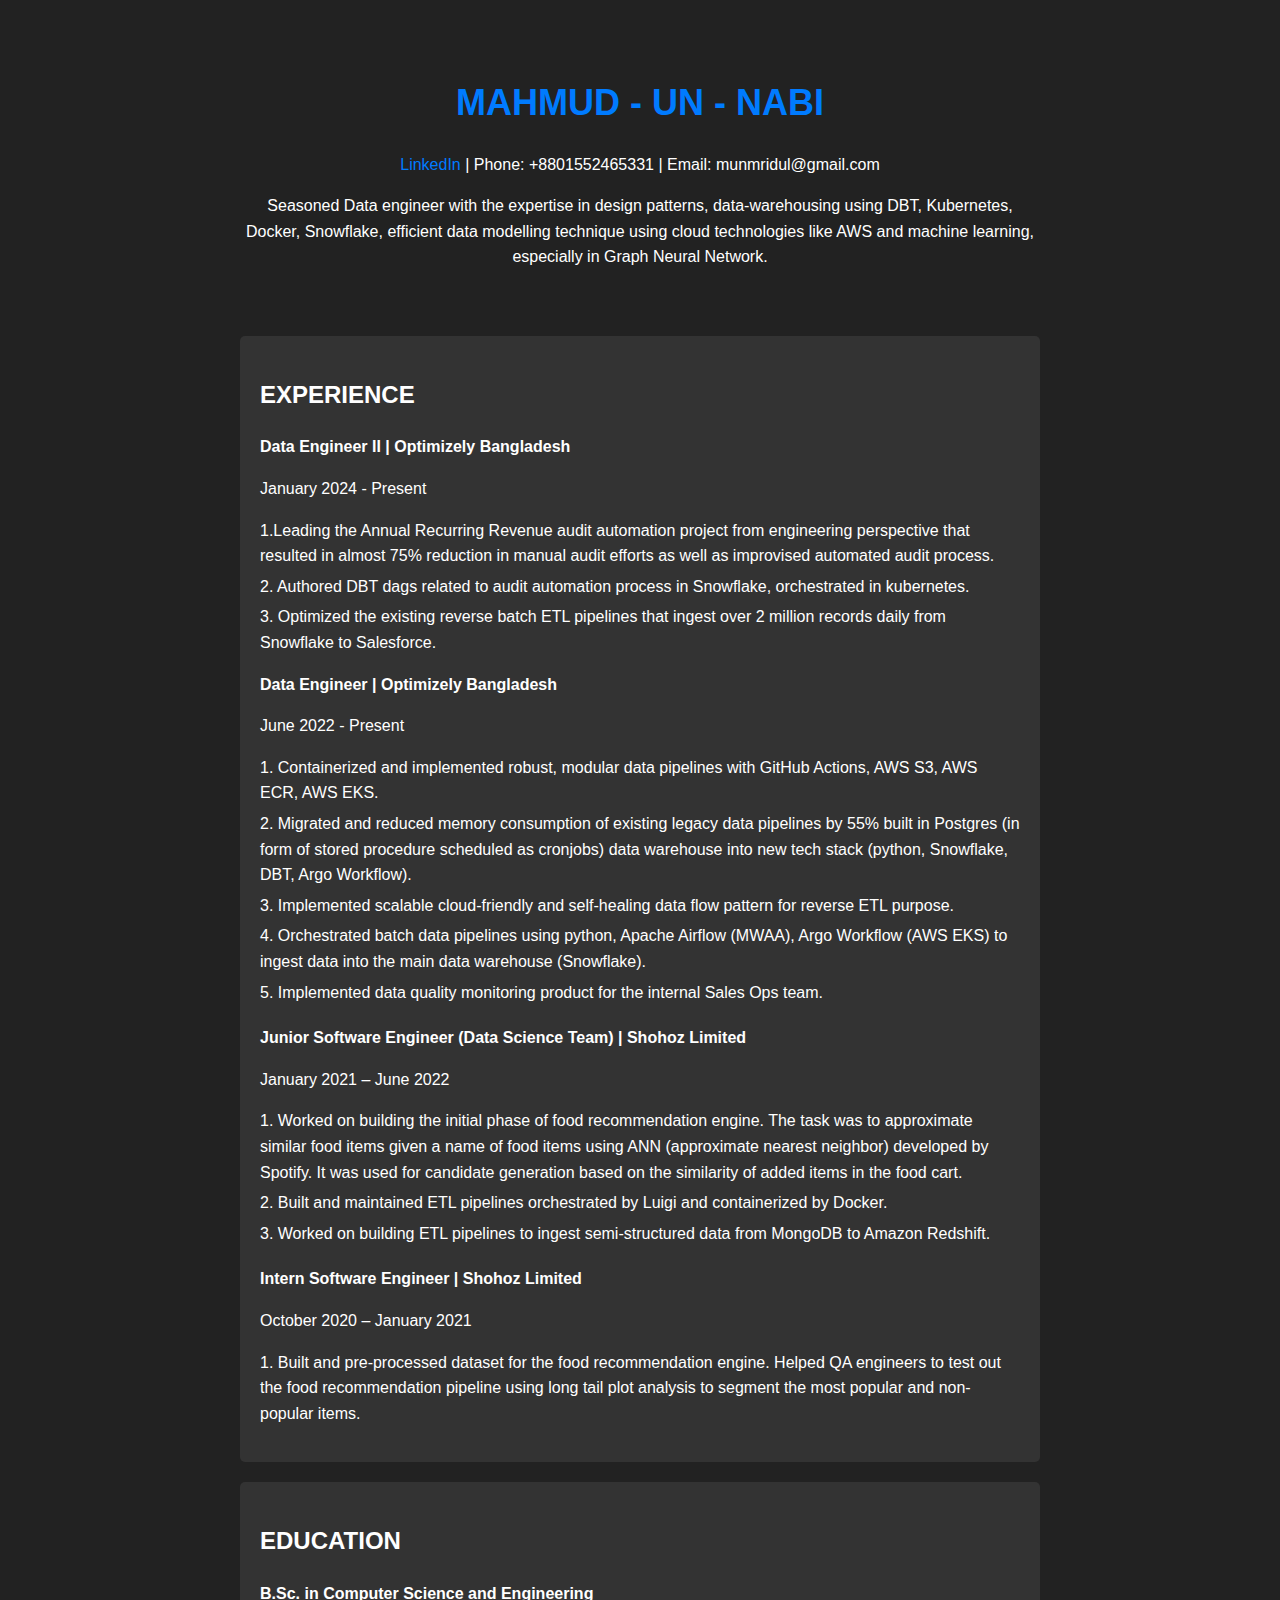
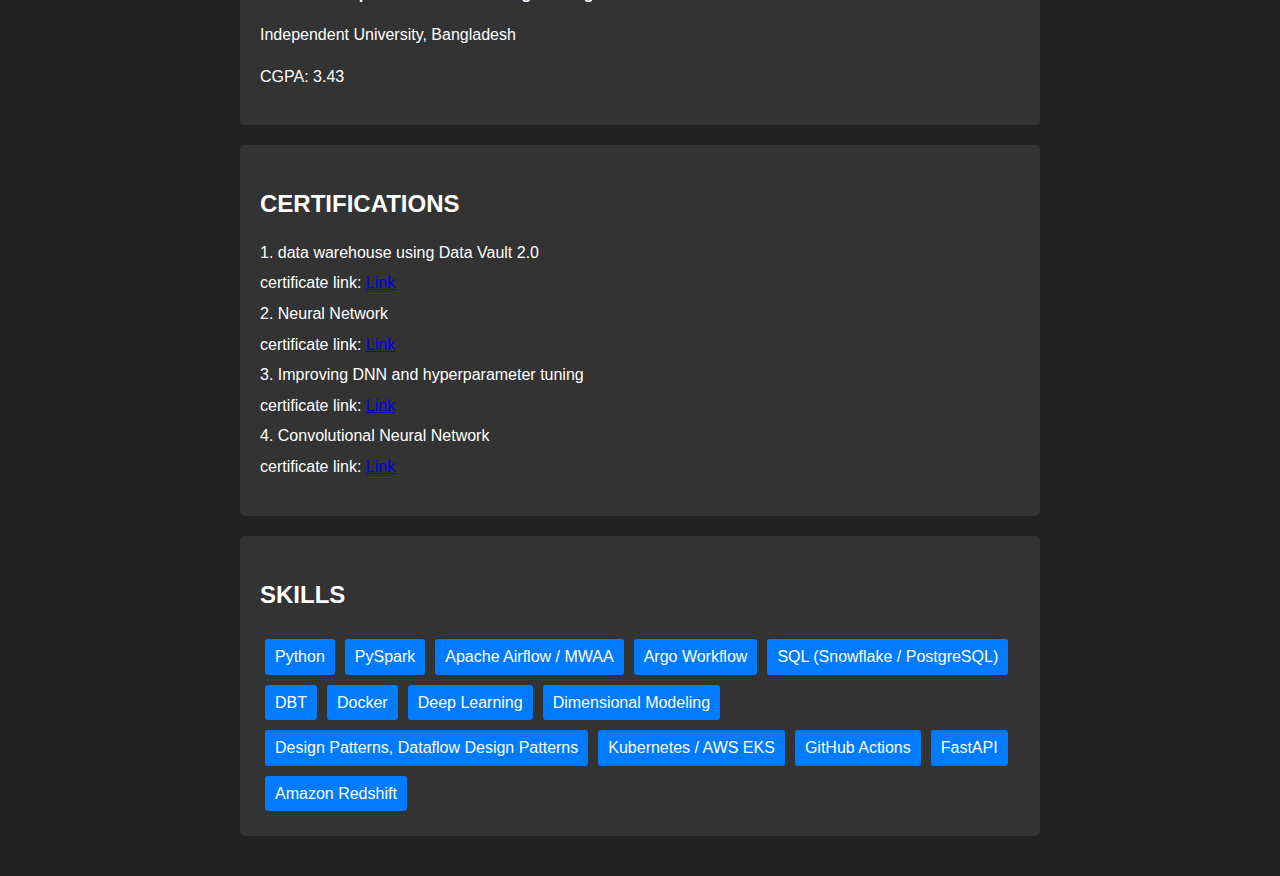
==== commit 3cfcf2de: "added new experience" ====
--- a/index.html
+++ b/index.html
@@ -94,7 +94,7 @@
             <div class="contact-info">
                 <a class="contact-link" href="https://www.linkedin.com/in/mahmud-mridul-9174b958">LinkedIn</a> |
                 Phone: +8801552465331 | Email: munmridul@gmail.com
-                <p>Seasoned Data engineer with the expertise in design patterns, data-warehousing using DBT, efficient data modelling technique
+                <p>Seasoned Data engineer with the expertise in design patterns, data-warehousing using DBT, Kubernetes, Docker, Snowflake, efficient data modelling technique
                 using cloud technologies like AWS and machine learning, especially in Graph Neural Network.</p>
             </div>
         </header>
@@ -102,14 +102,21 @@
         <section class="section">
             <h2 class="section-title">EXPERIENCE</h2>
             <div class="experience">
+                <p><strong>Data Engineer II | Optimizely Bangladesh</strong></p>
+                <p>January 2024 - Present</p>
+                <ul>
+                    <li>1.Leading the Annual Recurring Revenue audit automation project from engineering perspective that resulted in almost 75% reduction in manual audit efforts as well as improvised automated audit process.</li>
+                    <li>2. Authored DBT dags related to audit automation process in Snowflake, orchestrated in kubernetes.</li>
+                    <li>3. Optimized the existing reverse batch ETL pipelines that ingest over 2 million records daily from Snowflake to Salesforce.</li>
+                </ul>
                 <p><strong>Data Engineer | Optimizely Bangladesh</strong></p>
                 <p>June 2022 - Present</p>
                 <ul>
-                    <li>Containerized and implemented robust, modular data pipelines with GitHub Actions, AWS S3, AWS ECR, AWS EKS.</li>
-                    <li>Migrated and reduced memory consumption of existing legacy data pipelines by 55% built in Postgres (in form of stored procedure scheduled as cronjobs) data warehouse into new tech stack (python, Snowflake, DBT, Argo Workflow).</li>
-                    <li>Implemented scalable cloud-friendly and self-healing data flow pattern for reverse ETL purpose.</li>
-                    <li>Orchestrated batch data pipelines using python, Apache Airflow (MWAA), Argo Workflow (AWS EKS) to ingest data into the main data warehouse (Snowflake).</li>
-                    <li>Implemented data quality monitoring product for the internal Sales Ops team.</li>
+                    <li>1. Containerized and implemented robust, modular data pipelines with GitHub Actions, AWS S3, AWS ECR, AWS EKS.</li>
+                    <li>2. Migrated and reduced memory consumption of existing legacy data pipelines by 55% built in Postgres (in form of stored procedure scheduled as cronjobs) data warehouse into new tech stack (python, Snowflake, DBT, Argo Workflow).</li>
+                    <li>3. Implemented scalable cloud-friendly and self-healing data flow pattern for reverse ETL purpose.</li>
+                    <li>4. Orchestrated batch data pipelines using python, Apache Airflow (MWAA), Argo Workflow (AWS EKS) to ingest data into the main data warehouse (Snowflake).</li>
+                    <li>5. Implemented data quality monitoring product for the internal Sales Ops team.</li>
                 </ul>
             </div>
 
@@ -117,9 +124,9 @@
                 <p><strong>Junior Software Engineer (Data Science Team) | Shohoz Limited</strong></p>
                 <p>January 2021 – June 2022</p>
                 <ul>
-                    <li>Worked on building the initial phase of food recommendation engine. The task was to approximate similar food items given a name of food items using ANN (approximate nearest neighbor) developed by Spotify. It was used for candidate generation based on the similarity of added items in the food cart.</li>
-                    <li>Built and maintained ETL pipelines orchestrated by Luigi and containerized by Docker.</li>
-                    <li>Worked on building ETL pipelines to ingest semi-structured data from MongoDB to Amazon Redshift.</li>
+                    <li>1. Worked on building the initial phase of food recommendation engine. The task was to approximate similar food items given a name of food items using ANN (approximate nearest neighbor) developed by Spotify. It was used for candidate generation based on the similarity of added items in the food cart.</li>
+                    <li>2. Built and maintained ETL pipelines orchestrated by Luigi and containerized by Docker.</li>
+                    <li>3. Worked on building ETL pipelines to ingest semi-structured data from MongoDB to Amazon Redshift.</li>
                 </ul>
             </div>
 
@@ -127,7 +134,7 @@
                 <p><strong>Intern Software Engineer | Shohoz Limited</strong></p>
                 <p>October 2020 – January 2021</p>
                 <ul>
-                    <li>Built and pre-processed dataset for the food recommendation engine. Helped QA engineers to test out the food recommendation pipeline using long tail plot analysis to segment the most popular and non-popular items.</li>
+                    <li>1. Built and pre-processed dataset for the food recommendation engine. Helped QA engineers to test out the food recommendation pipeline using long tail plot analysis to segment the most popular and non-popular items.</li>
                 </ul>
             </div>
         </section>
@@ -145,10 +152,14 @@
             <h2 class="section-title">CERTIFICATIONS</h2>
             <div class="certifications">
                 <ul>
-                    <li><a href="https://www.udemy.com/certificate/UC-a90b5bd7-a30a-420c-af25-52ebea7777f9/"> data warehouse using Data Vault 2.0</a></li>
-                    <li><a href="https://www.coursera.org/account/accomplishments/certificate/TCJ6N3CQEGX6"> Neural Network</a></li>
-                    <li><a href="https://www.coursera.org/account/accomplishments/certificate/U3V2ZPFACEEZ">Improving DNN and hyperparameter tuning</a></li>
-                    <li><a href="https://www.coursera.org/account/accomplishments/certificate/BP8239PRY6ME">Convolutional Neural Network </a></li>
+                    <li>1. data warehouse using Data Vault 2.0</li>
+                    <li>certificate link: <a href="https://www.udemy.com/certificate/UC-a90b5bd7-a30a-420c-af25-52ebea7777f9/"> Link </a></li>
+                    <li>2. Neural Network</li>
+                    <li>certificate link: <a href="https://www.coursera.org/account/accomplishments/certificate/TCJ6N3CQEGX6"> Link</a></li>
+                    <li>3. Improving DNN and hyperparameter tuning</li>
+                    <li>certificate link: <a href="https://www.coursera.org/account/accomplishments/certificate/U3V2ZPFACEEZ">Link</a></li>
+                    <li>4. Convolutional Neural Network</li>
+                    <li>certificate link: <a href="https://www.coursera.org/account/accomplishments/certificate/BP8239PRY6ME">Link</a></li>
                 </ul>
             </div>
         </section>
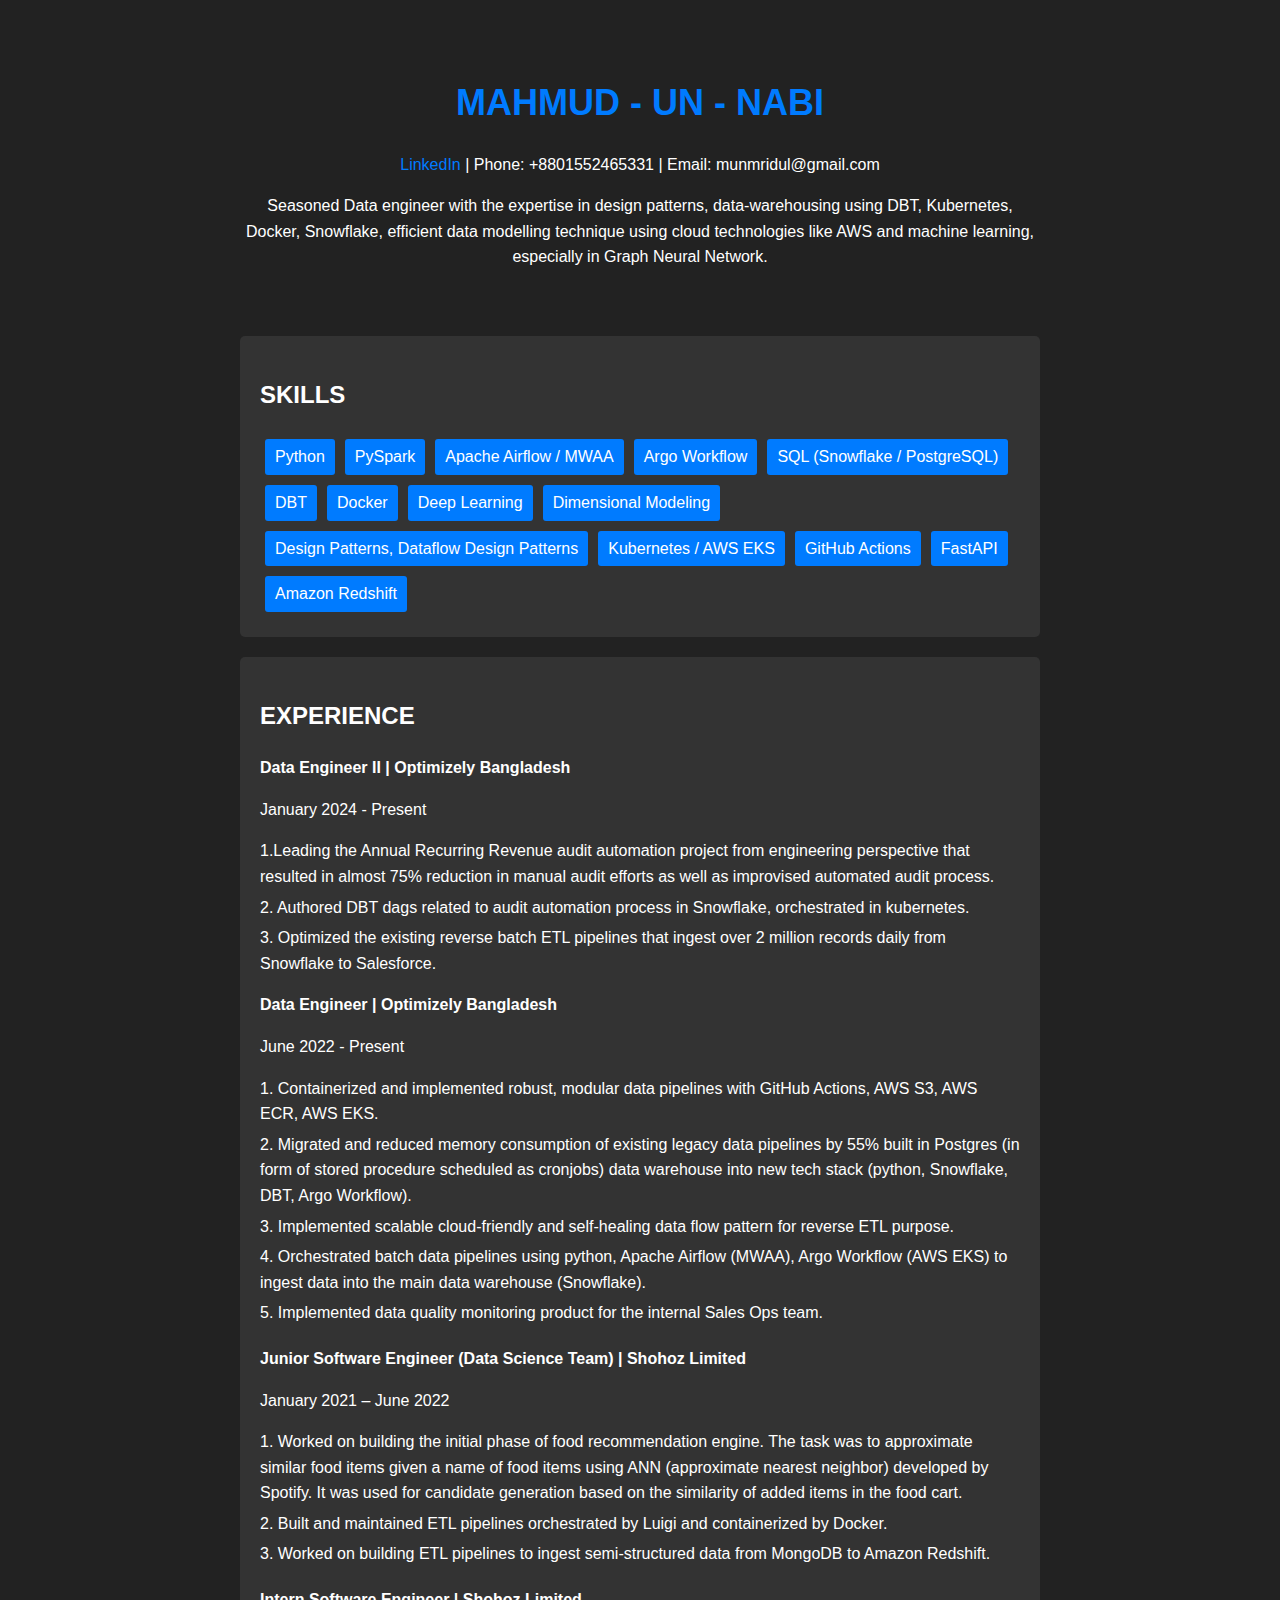
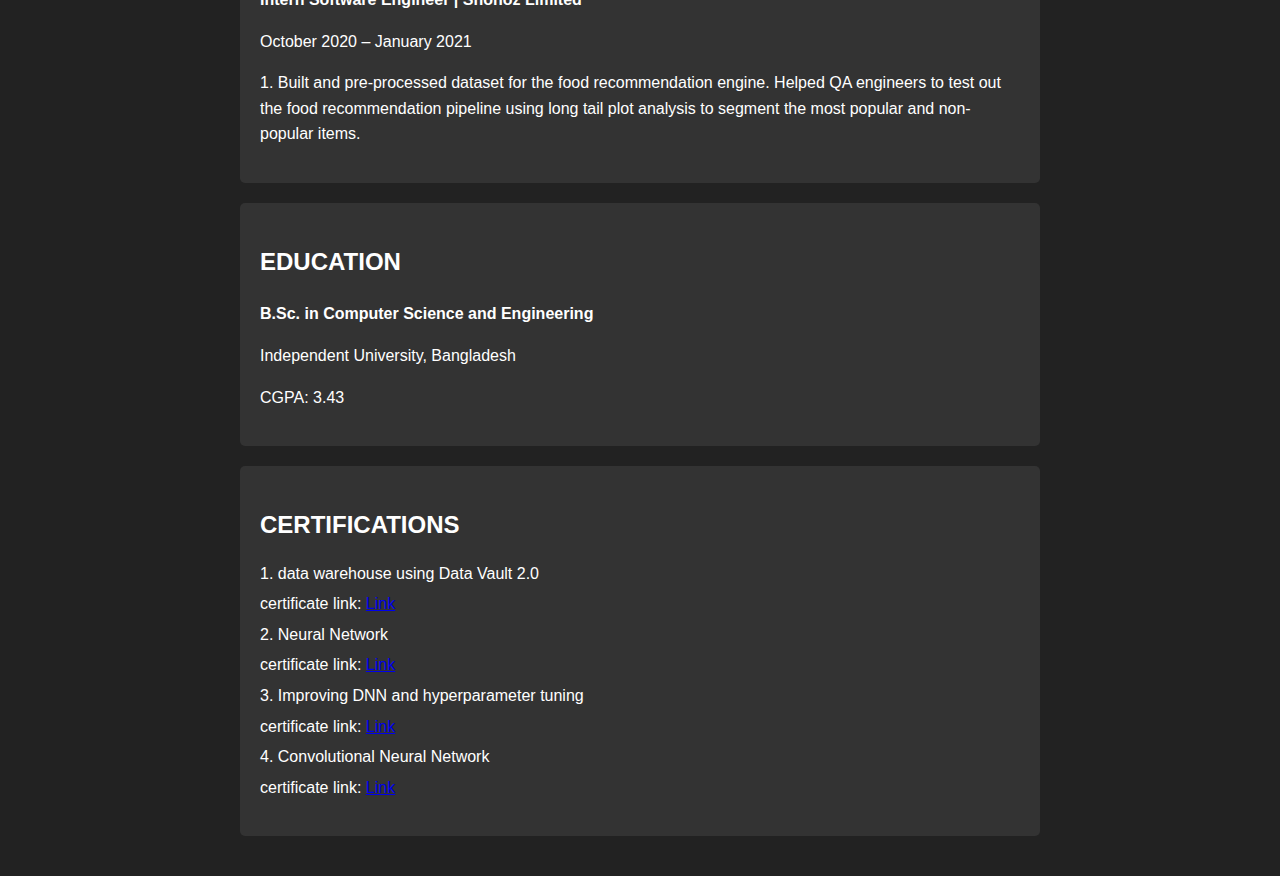
==== commit 5b465b8c: "added skills on first row" ====
--- a/index.html
+++ b/index.html
@@ -98,6 +98,25 @@
                 using cloud technologies like AWS and machine learning, especially in Graph Neural Network.</p>
             </div>
         </header>
+        <section class="section">
+            <h2 class="section-title">SKILLS</h2>
+            <div class="skills">
+                <div class="skill">Python</div>
+                <div class="skill">PySpark</div>
+                <div class="skill">Apache Airflow / MWAA</div>
+                <div class="skill">Argo Workflow</div>
+                <div class="skill">SQL (Snowflake / PostgreSQL)</div>
+                <div class="skill">DBT</div>
+                <div class="skill">Docker</div>
+                <div class="skill">Deep Learning</div>
+                <div class="skill">Dimensional Modeling</div>
+                <div class="skill">Design Patterns, Dataflow Design Patterns</div>
+                <div class="skill">Kubernetes / AWS EKS</div>
+                <div class="skill">GitHub Actions</div>
+                <div class="skill">FastAPI</div>
+                <div class="skill">Amazon Redshift</div>
+            </div>
+        </section>
 
         <section class="section">
             <h2 class="section-title">EXPERIENCE</h2>
@@ -163,26 +182,6 @@
                 </ul>
             </div>
         </section>
-
-        <section class="section">
-            <h2 class="section-title">SKILLS</h2>
-            <div class="skills">
-                <div class="skill">Python</div>
-                <div class="skill">PySpark</div>
-                <div class="skill">Apache Airflow / MWAA</div>
-                <div class="skill">Argo Workflow</div>
-                <div class="skill">SQL (Snowflake / PostgreSQL)</div>
-                <div class="skill">DBT</div>
-                <div class="skill">Docker</div>
-                <div class="skill">Deep Learning</div>
-                <div class="skill">Dimensional Modeling</div>
-                <div class="skill">Design Patterns, Dataflow Design Patterns</div>
-                <div class="skill">Kubernetes / AWS EKS</div>
-                <div class="skill">GitHub Actions</div>
-                <div class="skill">FastAPI</div>
-                <div class="skill">Amazon Redshift</div>
-            </div>
-        </section>
     </div>
 </body>
 </html>
